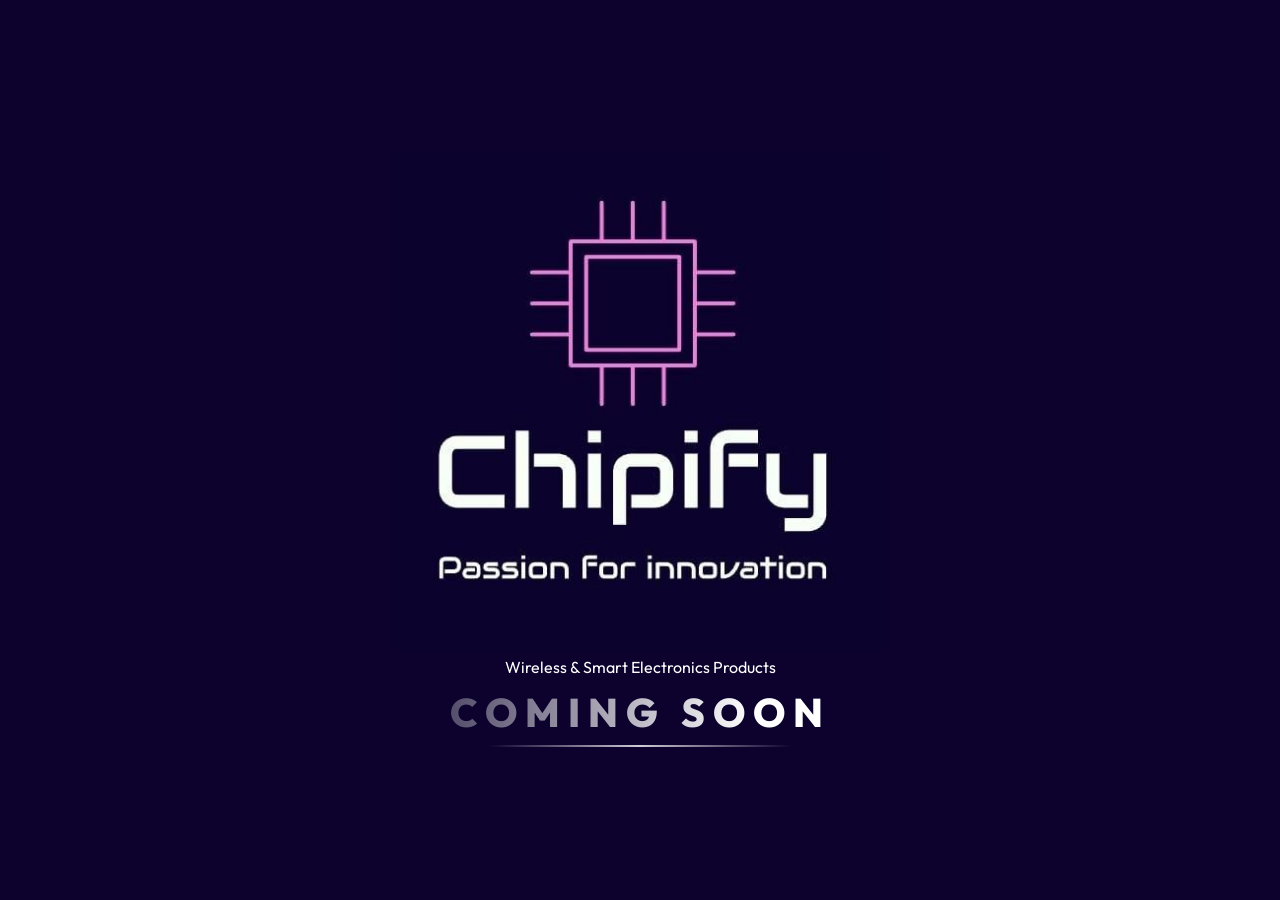
==== index.html @ 5f456b0d "Add tagline to logo section in index.html Added tagline with typewriter effect to logo section." ====
<!DOCTYPE html>
<html lang="en">

<head>
    <meta charset="UTF-8">
    <meta name="viewport" content="width=device-width, initial-scale=1.0">
    <title>Chipify</title>
    <meta name="description" content="Chipify is coming soon. Get ready for the next generation of tech.">
    <link rel="stylesheet" href="style.css">
    <link href="https://fonts.googleapis.com/css2?family=Outfit:wght@300;400;600;800&display=swap" rel="stylesheet">
</head>

<body>
    <div class="container">
        <!-- Logo Section -->
        <div class="logo-container">
            <img src="logo.png" alt="Chipify Logo" class="logo">
            <p class="tagline">
    <span class="typewriter">Wireless & Smart Electronics Products</span>
            </p>
        </div>


        <!-- Coming Soon Animated Text -->
        <div class="coming-soon-container">
            <h1 class="coming-soon-text">COMING SOON</h1>
        </div>
    </div>
</body>

</html>
---- style.css ----
/* Base Styles & Typography */
:root {
    --bg-color: #0c022d; /* Specifically requested color */
    --text-primary: #ffffff;
    --accent: #66fcf1; /* Keeping accent for animation glow */
}

* {
    margin: 0;
    padding: 0;
    box-sizing: border-box;
}

body {
    background-color: var(--bg-color);
    color: var(--text-primary);
    font-family: 'Outfit', sans-serif;
    min-height: 100vh;
    display: flex;
    justify-content: center;
    align-items: center;
    overflow: hidden;
}

/* Main Container */
.container {
    text-align: center;
    display: flex;
    flex-direction: column;
    align-items: center;
    justify-content: center;
    padding: 2rem;
    width: 100%;
}

@keyframes fadeIn {
    from { opacity: 0; transform: translateY(20px); }
    to { opacity: 1; transform: translateY(0); }
}

/* Coming Soon Animated Text */
.coming-soon-container {
    position: relative;
    padding: 10px 0;
}

.coming-soon-text {
    font-size: 2.5rem;
    font-weight: 800;
    letter-spacing: 0.5rem;
    text-transform: uppercase;
    color: var(--text-primary);
    position: relative;
    display: inline-block;
    
    /* Setup for gradient scanning animation */
    background: linear-gradient(
        90deg, 
        rgba(255,255,255,0.3) 0%, 
        var(--text-primary) 40%, 
        var(--text-primary) 60%, 
        rgba(255,255,255,0.3) 100%
    );
    background-size: 200% auto;
    color: transparent;
    -webkit-background-clip: text;
    background-clip: text;
    
    animation: shimmer 3s linear infinite, glowPulse 4s ease-in-out infinite alternate;
}

/* Underline effect to anchor the text */
.coming-soon-text::after {
    content: '';
    position: absolute;
    bottom: -10px;
    left: 10%;
    width: 80%;
    height: 2px;
    background: linear-gradient(90deg, transparent, rgba(255,255,255,0.8), transparent);
    animation: slideLine 3s ease-in-out infinite alternate;
}

@keyframes shimmer {
    to {
        background-position: 200% center;
    }
}

@keyframes glowPulse {
    0% { text-shadow: 0 0 10px rgba(255,255,255,0.1); }
    100% { text-shadow: 0 0 30px rgba(255,255,255,0.4); }
}

@keyframes slideLine {
    0% { transform: scaleX(0.5); opacity: 0.3; }
    100% { transform: scaleX(1.2); opacity: 1; }
}

/* Responsive adjustments */
@media (max-width: 600px) {
    .logo {
        max-width: 180px;
    }
    .coming-soon-text {
        font-size: 1.5rem;
        letter-spacing: 0.3rem;
    }
}
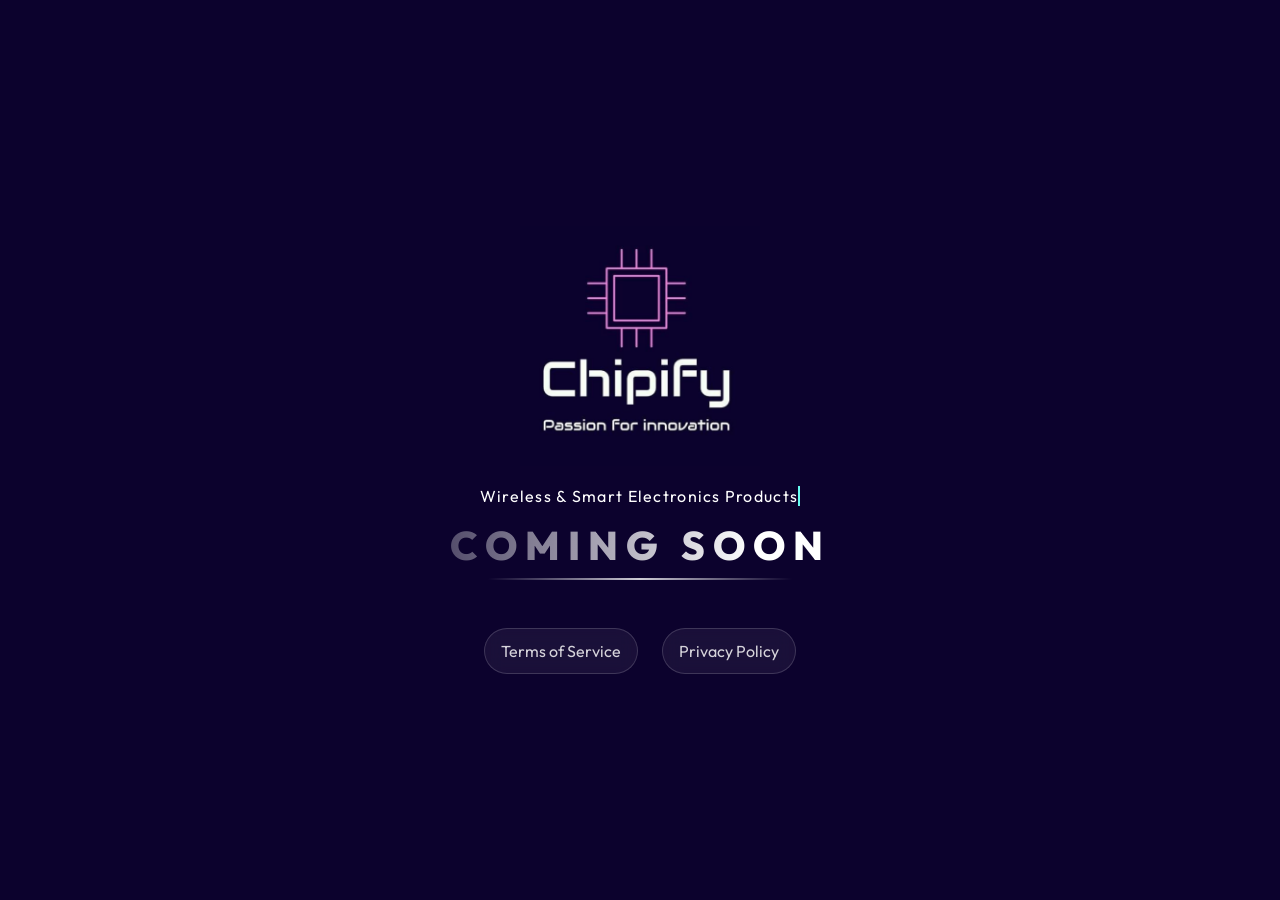
==== commit ae623031: "Terms and privacy page" ====
--- a/index.html
+++ b/index.html
@@ -12,19 +12,21 @@
 
 <body>
     <div class="container">
-        <!-- Logo Section -->
         <div class="logo-container">
             <img src="logo.png" alt="Chipify Logo" class="logo">
             <p class="tagline">
-    <span class="typewriter">Wireless & Smart Electronics Products</span>
+                <span class="typewriter">Wireless & Smart Electronics Products</span>
             </p>
         </div>
 
-
-        <!-- Coming Soon Animated Text -->
         <div class="coming-soon-container">
             <h1 class="coming-soon-text">COMING SOON</h1>
         </div>
+
+        <nav class="footer-links" aria-label="Legal">
+            <a href="terms.html">Terms of Service</a>
+            <a href="privacy.html">Privacy Policy</a>
+        </nav>
     </div>
 </body>
 
--- a/style.css
+++ b/style.css
@@ -22,6 +22,10 @@
     overflow: hidden;
 }
 
+a {
+    color: inherit;
+}
+
 /* Main Container */
 .container {
     text-align: center;
@@ -31,6 +35,18 @@
     justify-content: center;
     padding: 2rem;
     width: 100%;
+}
+
+.logo {
+    max-width: 240px;
+    width: 100%;
+    height: auto;
+}
+
+.tagline {
+    margin-top: 1rem;
+    font-size: 1rem;
+    letter-spacing: 0.08rem;
 }
 
 @keyframes fadeIn {
@@ -69,6 +85,30 @@
     animation: shimmer 3s linear infinite, glowPulse 4s ease-in-out infinite alternate;
 }
 
+/* Typewriter Effect */
+.typewriter {
+    overflow: hidden;
+    white-space: nowrap;
+    border-right: 2px solid var(--accent);
+    display: inline-block;
+    animation: 
+        typing 4s steps(40, end),
+        blinkCursor 0.8s infinite;
+}
+
+/* Typing animation */
+@keyframes typing {
+    from { width: 0 }
+    to { width: 100% }
+}
+
+/* Blinking cursor */
+@keyframes blinkCursor {
+    0% { border-color: var(--accent); }
+    50% { border-color: transparent; }
+    100% { border-color: var(--accent); }
+}
+
 /* Underline effect to anchor the text */
 .coming-soon-text::after {
     content: '';
@@ -97,6 +137,103 @@
     100% { transform: scaleX(1.2); opacity: 1; }
 }
 
+.footer-links {
+    margin-top: 3rem;
+    display: flex;
+    gap: 1.5rem;
+    flex-wrap: wrap;
+    justify-content: center;
+}
+
+.footer-links a,
+.back-link {
+    text-decoration: none;
+    color: rgba(255, 255, 255, 0.82);
+    border: 1px solid rgba(255, 255, 255, 0.16);
+    padding: 0.75rem 1rem;
+    border-radius: 999px;
+    background: rgba(255, 255, 255, 0.06);
+    backdrop-filter: blur(10px);
+    transition: border-color 0.2s ease, color 0.2s ease, transform 0.2s ease;
+}
+
+.footer-links a:hover,
+.back-link:hover {
+    color: #ffffff;
+    border-color: rgba(102, 252, 241, 0.7);
+    transform: translateY(-2px);
+}
+
+.legal-body {
+    overflow: auto;
+    display: block;
+    background:
+        radial-gradient(circle at top, rgba(102, 252, 241, 0.14), transparent 30%),
+        linear-gradient(180deg, #09011f 0%, #12053d 100%);
+}
+
+.legal-shell {
+    max-width: 880px;
+    margin: 0 auto;
+    padding: 3rem 1.5rem 4rem;
+}
+
+.back-link {
+    display: inline-flex;
+    margin-bottom: 1.5rem;
+}
+
+.legal-card {
+    background: rgba(8, 14, 35, 0.72);
+    border: 1px solid rgba(255, 255, 255, 0.12);
+    border-radius: 28px;
+    padding: 2rem;
+    box-shadow: 0 24px 60px rgba(0, 0, 0, 0.35);
+}
+
+.legal-eyebrow {
+    color: var(--accent);
+    text-transform: uppercase;
+    letter-spacing: 0.22rem;
+    font-size: 0.82rem;
+    margin-bottom: 0.75rem;
+}
+
+.legal-card h1 {
+    font-size: clamp(2rem, 4vw, 3rem);
+    margin-bottom: 0.5rem;
+}
+
+.legal-updated {
+    color: rgba(255, 255, 255, 0.7);
+    margin-bottom: 2rem;
+}
+
+.legal-content {
+    display: grid;
+    gap: 1.5rem;
+}
+
+.legal-content section {
+    padding-bottom: 1.25rem;
+    border-bottom: 1px solid rgba(255, 255, 255, 0.08);
+}
+
+.legal-content section:last-child {
+    border-bottom: none;
+    padding-bottom: 0;
+}
+
+.legal-content h2 {
+    font-size: 1.05rem;
+    margin-bottom: 0.65rem;
+}
+
+.legal-content p {
+    color: rgba(255, 255, 255, 0.82);
+    line-height: 1.7;
+}
+
 /* Responsive adjustments */
 @media (max-width: 600px) {
     .logo {
@@ -106,4 +243,21 @@
         font-size: 1.5rem;
         letter-spacing: 0.3rem;
     }
-}
+    .tagline {
+        font-size: 0.9rem;
+    }
+    .footer-links {
+        flex-direction: column;
+        width: 100%;
+    }
+    .footer-links a {
+        width: 100%;
+    }
+    .legal-shell {
+        padding: 1.5rem 1rem 2rem;
+    }
+    .legal-card {
+        padding: 1.5rem;
+        border-radius: 20px;
+    }
+}
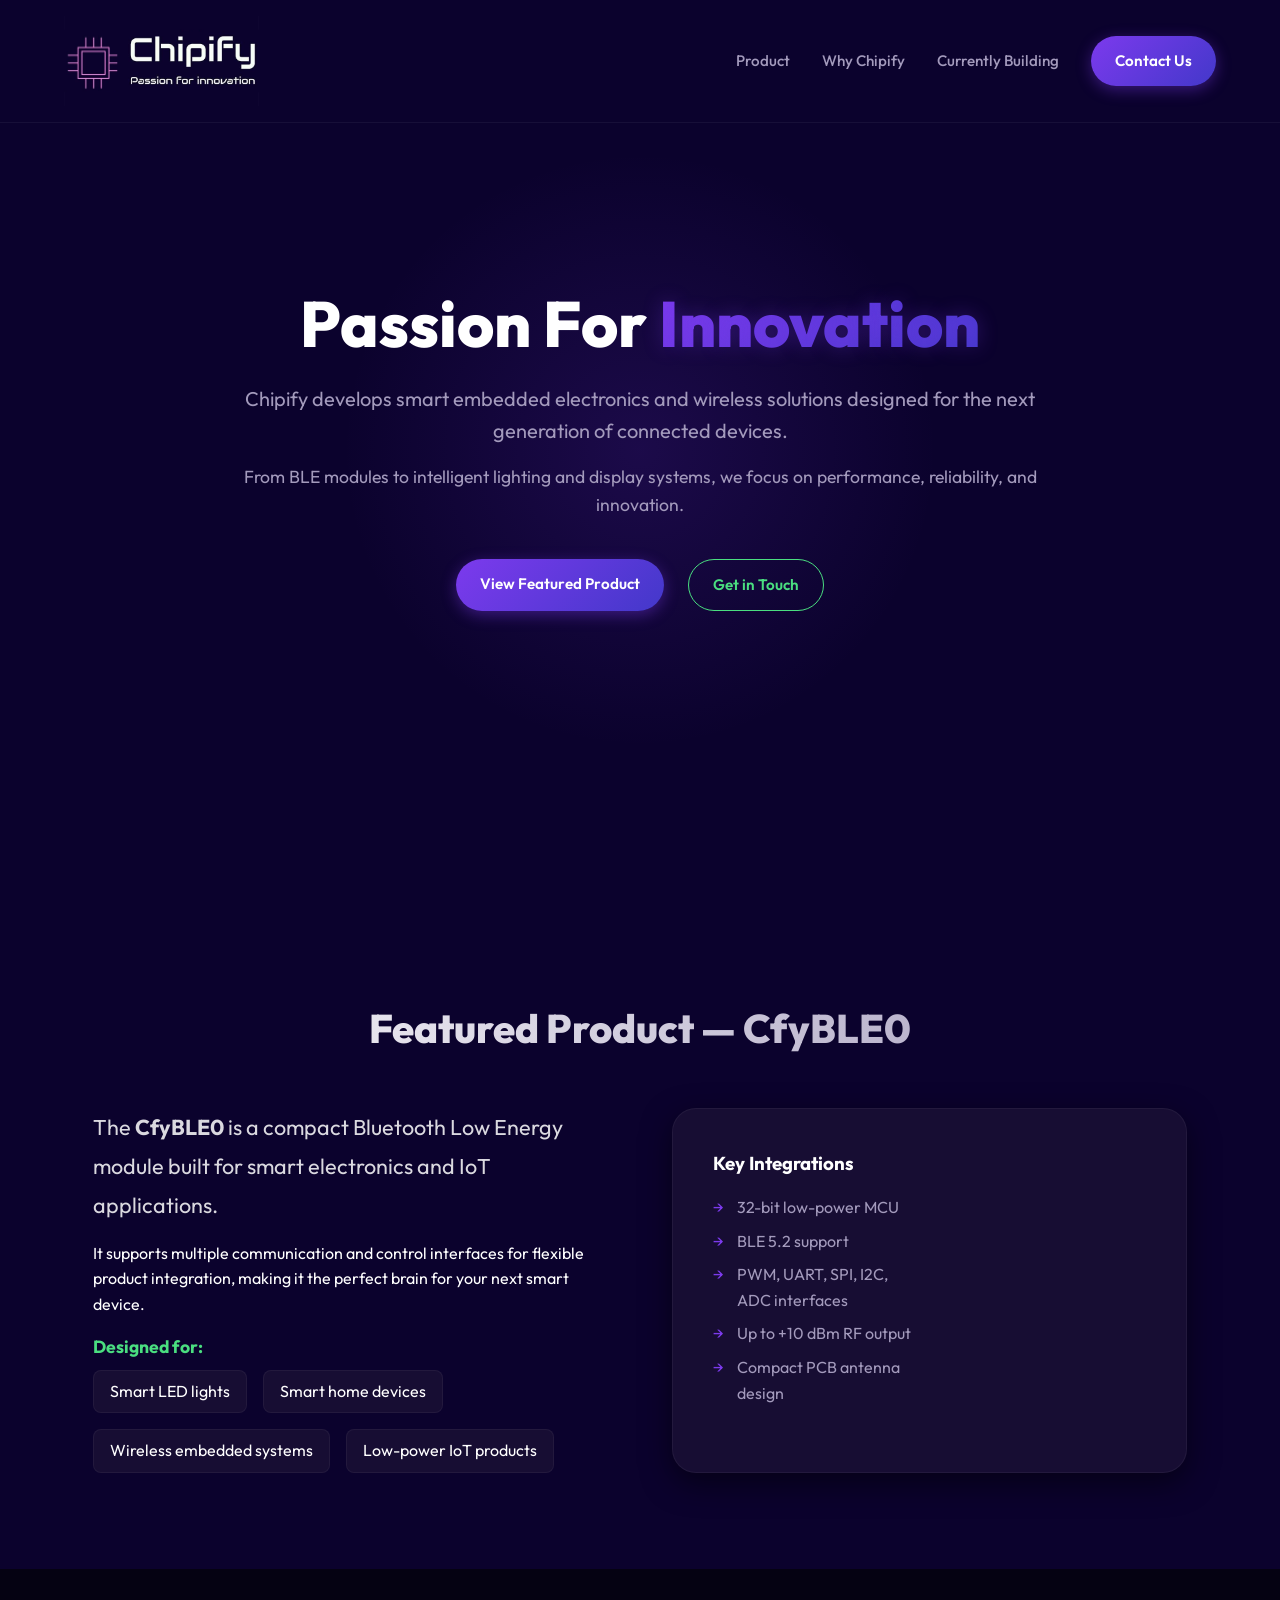
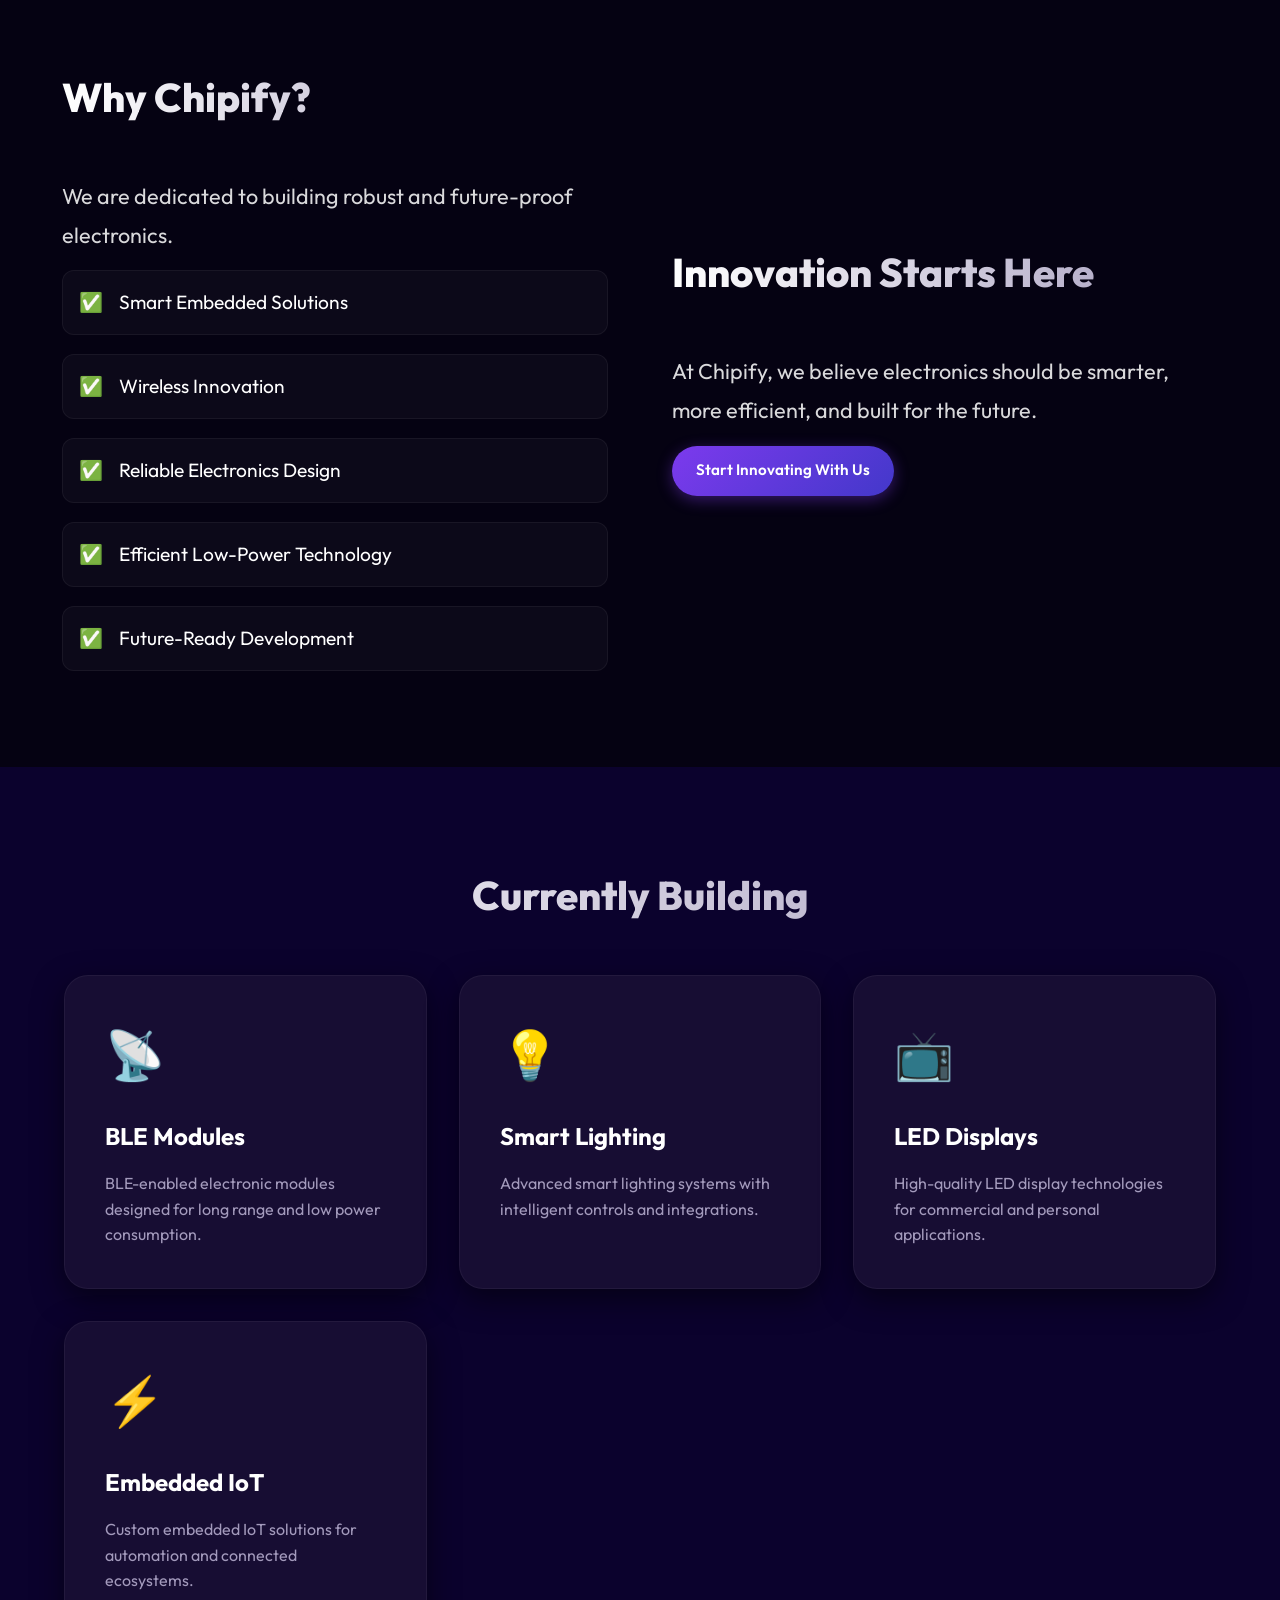
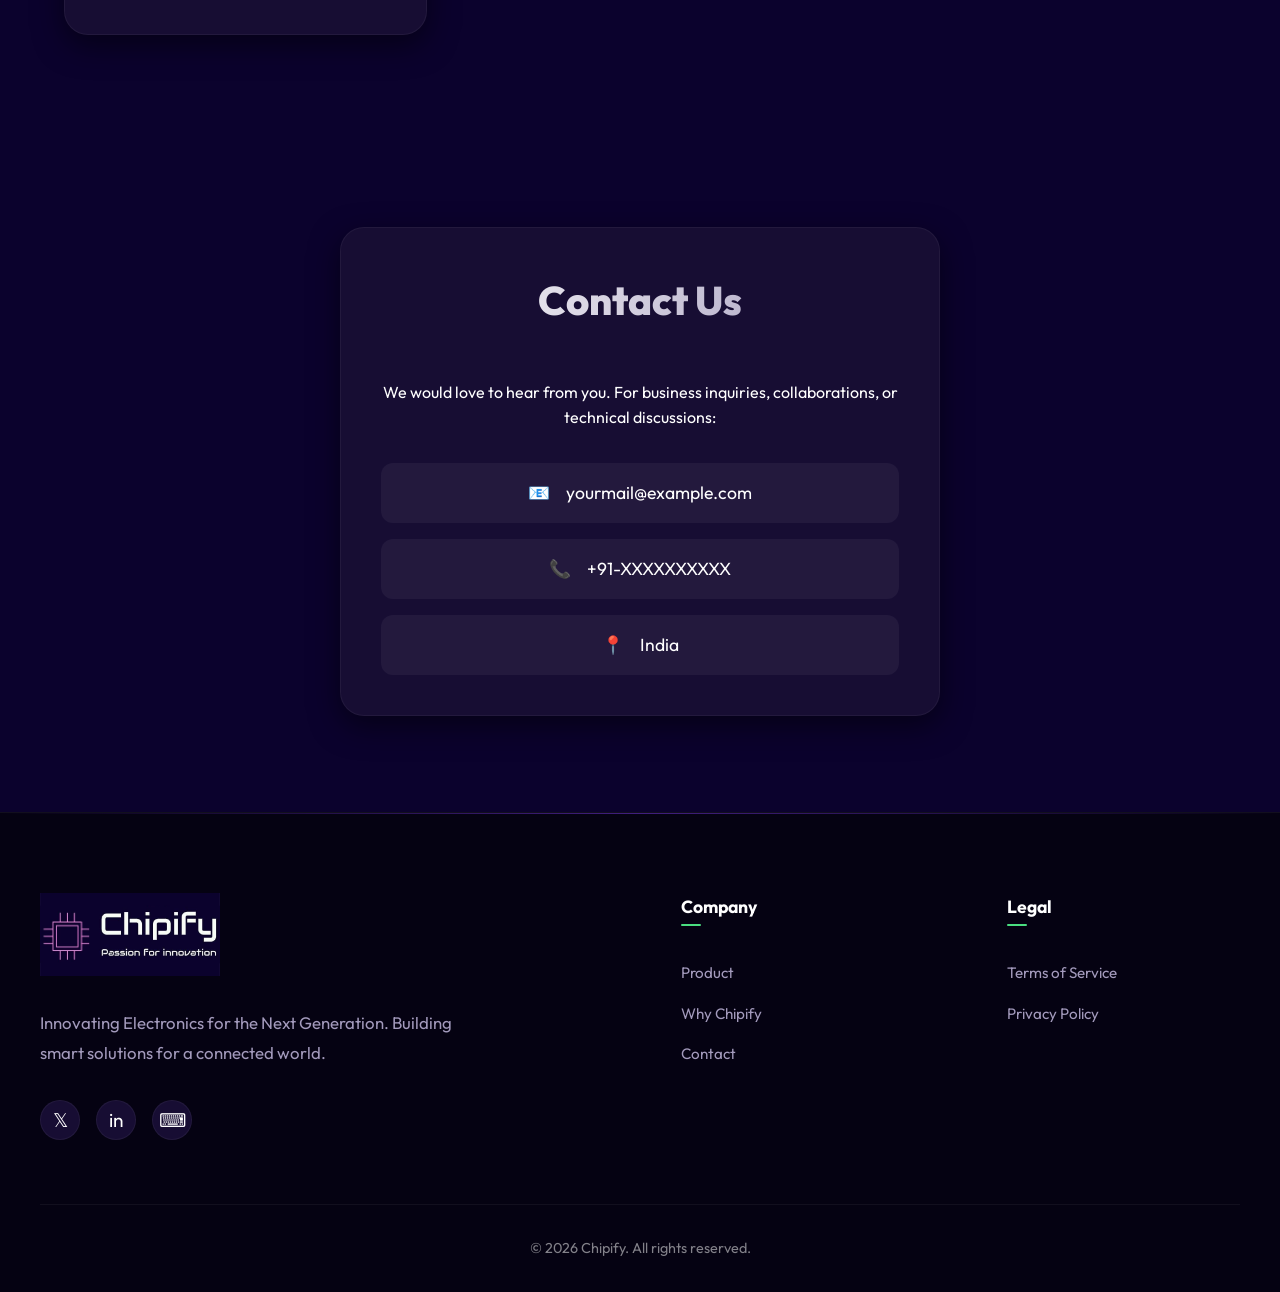
==== commit 9845e9a8: "feat: add new logo and update style and index for branding" ====
--- a/index.html
+++ b/index.html
@@ -1,33 +1,209 @@
 <!DOCTYPE html>
 <html lang="en">
-
 <head>
     <meta charset="UTF-8">
     <meta name="viewport" content="width=device-width, initial-scale=1.0">
-    <title>Chipify</title>
-    <meta name="description" content="Chipify is coming soon. Get ready for the next generation of tech.">
+    <title>Chipify - Passion For Innovation</title>
+    <meta name="description" content="Chipify develops smart embedded electronics and wireless solutions designed for the next generation of connected devices.">
     <link rel="stylesheet" href="style.css">
     <link href="https://fonts.googleapis.com/css2?family=Outfit:wght@300;400;600;800&display=swap" rel="stylesheet">
 </head>
-
 <body>
-    <div class="container">
-        <div class="logo-container">
-            <img src="logo.png" alt="Chipify Logo" class="logo">
-            <p class="tagline">
-                <span class="typewriter">Wireless & Smart Electronics Products</span>
-            </p>
-        </div>
-
-        <div class="coming-soon-container">
-            <h1 class="coming-soon-text">COMING SOON</h1>
-        </div>
-
-        <nav class="footer-links" aria-label="Legal">
-            <a href="terms.html">Terms of Service</a>
-            <a href="privacy.html">Privacy Policy</a>
-        </nav>
-    </div>
+    <!-- Navbar -->
+    <nav class="navbar">
+        <div class="nav-content">
+            <img src="logo/Untitled (222 x 222 px).svg" alt="Chipify Logo" class="nav-logo">
+            <div class="nav-links">
+                <a href="#product">Product</a>
+                <a href="#why-chipify">Why Chipify</a>
+                <a href="#building">Currently Building</a>
+                <a href="#contact" class="btn-primary">Contact Us</a>
+            </div>
+        </div>
+    </nav>
+
+    <!-- Hero Section -->
+    <header class="hero">
+        <div class="hero-content">
+            <h1 class="hero-title">Passion For <span class="highlight">Innovation</span></h1>
+            <p class="hero-subtitle">Chipify develops smart embedded electronics and wireless solutions designed for the next generation of connected devices.</p>
+            <p class="hero-text">From BLE modules to intelligent lighting and display systems, we focus on performance, reliability, and innovation.</p>
+            <div class="hero-actions">
+                <a href="#product" class="btn-primary">View Featured Product</a>
+                <a href="#contact" class="btn-secondary">Get in Touch</a>
+            </div>
+        </div>
+        <div class="hero-glow"></div>
+    </header>
+
+    <!-- Featured Product Section -->
+    <section id="product" class="section">
+        <h2 class="section-title reveal">Featured Product — CfyBLE0</h2>
+        <div class="split-layout align-items-center">
+            <div class="mission-content reveal delay-100">
+                <p class="large-text">The <strong>CfyBLE0</strong> is a compact Bluetooth Low Energy module built for smart electronics and IoT applications.</p>
+                <p class="mt-4">It supports multiple communication and control interfaces for flexible product integration, making it the perfect brain for your next smart device.</p>
+                
+                <div class="mt-4">
+                    <h4 style="color: var(--accent); margin-bottom: 0.5rem; font-size: 1.1rem;">Designed for:</h4>
+                    <ul style="list-style: none; display: flex; flex-wrap: wrap; gap: 1rem;">
+                        <li style="background: var(--glass-bg); padding: 0.5rem 1rem; border-radius: 8px; border: 1px solid var(--glass-border);">Smart LED lights</li>
+                        <li style="background: var(--glass-bg); padding: 0.5rem 1rem; border-radius: 8px; border: 1px solid var(--glass-border);">Smart home devices</li>
+                        <li style="background: var(--glass-bg); padding: 0.5rem 1rem; border-radius: 8px; border: 1px solid var(--glass-border);">Wireless embedded systems</li>
+                        <li style="background: var(--glass-bg); padding: 0.5rem 1rem; border-radius: 8px; border: 1px solid var(--glass-border);">Low-power IoT products</li>
+                    </ul>
+                </div>
+            </div>
+            
+            <div class="glass-card reveal delay-200">
+                <h3 style="margin-bottom: 1rem; color: #fff;">Key Integrations</h3>
+                <div class="product-features" style="margin-top: 0;">
+                    <ul>
+                        <li>32-bit low-power MCU</li>
+                        <li>BLE 5.2 support</li>
+                        <li>PWM, UART, SPI, I2C, ADC interfaces</li>
+                        <li>Up to +10 dBm RF output</li>
+                        <li>Compact PCB antenna design</li>
+                    </ul>
+                </div>
+            </div>
+        </div>
+    </section>
+
+    <!-- Why Chipify -->
+    <section id="why-chipify" class="section alt-bg">
+        <div class="split-layout">
+            <div class="mission-content reveal">
+                <h2 class="section-title left-align">Why Chipify?</h2>
+                <p class="large-text mb-4">We are dedicated to building robust and future-proof electronics.</p>
+                <div class="features-list">
+                    <ul>
+                        <li class="reveal delay-100"><span class="check">✅</span> Smart Embedded Solutions</li>
+                        <li class="reveal delay-200"><span class="check">✅</span> Wireless Innovation</li>
+                        <li class="reveal delay-300"><span class="check">✅</span> Reliable Electronics Design</li>
+                        <li class="reveal delay-400"><span class="check">✅</span> Efficient Low-Power Technology</li>
+                        <li class="reveal delay-400"><span class="check">✅</span> Future-Ready Development</li>
+                    </ul>
+                </div>
+            </div>
+            
+            <div class="mission-content reveal delay-200" style="display: flex; flex-direction: column; justify-content: center;">
+                <h2 class="section-title left-align">Innovation Starts Here</h2>
+                <p class="large-text">At Chipify, we believe electronics should be smarter, more efficient, and built for the future.</p>
+                <a href="#contact" class="btn-primary mt-4 reveal delay-300" style="align-self: flex-start;">Start Innovating With Us</a>
+            </div>
+        </div>
+    </section>
+
+    <!-- Currently Building -->
+    <section id="building" class="section">
+        <h2 class="section-title reveal">Currently Building</h2>
+        <div class="grid cards-grid">
+            <div class="card glass-card reveal delay-100">
+                <div class="card-icon">📡</div>
+                <h3>BLE Modules</h3>
+                <p>BLE-enabled electronic modules designed for long range and low power consumption.</p>
+            </div>
+            <div class="card glass-card reveal delay-200">
+                <div class="card-icon">💡</div>
+                <h3>Smart Lighting</h3>
+                <p>Advanced smart lighting systems with intelligent controls and integrations.</p>
+            </div>
+            <div class="card glass-card reveal delay-300">
+                <div class="card-icon">📺</div>
+                <h3>LED Displays</h3>
+                <p>High-quality LED display technologies for commercial and personal applications.</p>
+            </div>
+            <div class="card glass-card reveal delay-400">
+                <div class="card-icon">⚡</div>
+                <h3>Embedded IoT</h3>
+                <p>Custom embedded IoT solutions for automation and connected ecosystems.</p>
+            </div>
+        </div>
+    </section>
+
+    <!-- Contact Us -->
+    <section id="contact" class="section contact-section">
+        <div class="contact-box glass-card reveal">
+            <h2 class="section-title">Contact Us</h2>
+            <p class="mb-4">We would love to hear from you. For business inquiries, collaborations, or technical discussions:</p>
+            <div class="contact-info">
+                <a href="mailto:yourmail@example.com" class="contact-link reveal delay-100">
+                    <span class="icon">📧</span> yourmail@example.com
+                </a>
+                <a href="tel:+91XXXXXXXXXX" class="contact-link reveal delay-200">
+                    <span class="icon">📞</span> +91-XXXXXXXXXX
+                </a>
+                <div class="contact-link reveal delay-300">
+                    <span class="icon">📍</span> India
+                </div>
+            </div>
+        </div>
+    </section>
+
+    <!-- Footer -->
+    <footer class="footer">
+        <div class="footer-content">
+            <div class="footer-brand reveal">
+                <img src="logo/Untitled (222 x 222 px).svg" alt="Chipify Logo" class="footer-logo">
+                <p class="footer-tagline">Innovating Electronics for the Next Generation. Building smart solutions for a connected world.</p>
+                <div class="social-icons">
+                    <a href="#" aria-label="Twitter">𝕏</a>
+                    <a href="#" aria-label="LinkedIn">in</a>
+                    <a href="#" aria-label="GitHub">⌨</a>
+                </div>
+            </div>
+            
+            <div class="footer-nav">
+                <div class="footer-col reveal delay-100">
+                    <h4>Company</h4>
+                    <a href="#product">Product</a>
+                    <a href="#why-chipify">Why Chipify</a>
+                    <a href="#contact">Contact</a>
+                </div>
+                <div class="footer-col reveal delay-200">
+                    <h4>Legal</h4>
+                    <a href="terms.html">Terms of Service</a>
+                    <a href="privacy.html">Privacy Policy</a>
+                </div>
+            </div>
+        </div>
+        
+        <div class="footer-bottom">
+            <p class="copyright">&copy; 2026 Chipify. All rights reserved.</p>
+        </div>
+    </footer>
+
+    <script>
+        // Smooth scrolling for anchor links
+        document.querySelectorAll('a[href^="#"]').forEach(anchor => {
+            anchor.addEventListener('click', function (e) {
+                e.preventDefault();
+                document.querySelector(this.getAttribute('href')).scrollIntoView({
+                    behavior: 'smooth'
+                });
+            });
+        });
+
+        // Scroll Reveal Animation Initialization
+        const revealElements = document.querySelectorAll('.reveal');
+        
+        const revealCallback = (entries, observer) => {
+            entries.forEach(entry => {
+                if (entry.isIntersecting) {
+                    entry.target.classList.add('active');
+                }
+            });
+        };
+
+        const revealOptions = {
+            threshold: 0.15,
+            rootMargin: "0px 0px -50px 0px"
+        };
+
+        const revealObserver = new IntersectionObserver(revealCallback, revealOptions);
+
+        revealElements.forEach(el => revealObserver.observe(el));
+    </script>
 </body>
-
 </html>
--- a/style.css
+++ b/style.css
@@ -1,8 +1,16 @@
 /* Base Styles & Typography */
 :root {
-    --bg-color: #0c022d; /* Specifically requested color */
+    --bg-color: #0b022d; /* Very dark deep indigo/purple from background */
+    --bg-alt: #050212; /* Slightly darker for contrast */
     --text-primary: #ffffff;
-    --accent: #66fcf1; /* Keeping accent for animation glow */
+    --text-secondary: #a39abc; /* Light greyish purple */
+    --accent: #4ade80; /* Bright mint green from the toggle and + button */
+    --accent-purple: #7c3aed; /* Vibrant purple */
+    --accent-blue: #3b82f6; /* Blue from active bottom nav */
+    --glass-bg: #170d33; /* Solid dark purple for cards to match the app cards */
+    --glass-border: rgba(255, 255, 255, 0.05);
+    --glass-shadow: 0 10px 30px rgba(0, 0, 0, 0.5);
+    --gradient-primary: linear-gradient(135deg, #7c3aed 0%, #4338ca 100%);
 }
 
 * {
@@ -11,253 +19,624 @@
     box-sizing: border-box;
 }
 
+html {
+    scroll-behavior: smooth;
+}
+
 body {
     background-color: var(--bg-color);
     color: var(--text-primary);
     font-family: 'Outfit', sans-serif;
+    line-height: 1.6;
+    overflow-x: hidden;
+}
+
+a {
+    text-decoration: none;
+    color: inherit;
+    transition: all 0.3s ease;
+}
+
+.mb-4 { margin-bottom: 1rem; }
+.mt-4 { margin-top: 1rem; }
+.text-center { text-align: center; }
+
+/* Navbar */
+.navbar {
+    position: fixed;
+    top: 0;
+    width: 100%;
+    background: #0b022d;
+    backdrop-filter: blur(10px);
+    -webkit-backdrop-filter: blur(10px);
+    z-index: 1000;
+    border-bottom: 1px solid var(--glass-border);
+}
+
+.nav-content {
+    max-width: 95%;
+    margin: 0 auto;
+    padding: 1rem 2rem;
+    display: flex;
+    justify-content: space-between;
+    align-items: center;
+}
+
+.nav-logo {
+    height: 90px;
+    width: auto;
+}
+
+.nav-links {
+    display: flex;
+    gap: 2rem;
+    align-items: center;
+}
+
+.nav-links a:not(.btn-primary) {
+    font-size: 0.95rem;
+    font-weight: 500;
+    color: var(--text-secondary);
+}
+
+.nav-links a:not(.btn-primary):hover {
+    color: var(--accent-blue);
+}
+
+/* Buttons */
+.btn-primary, .btn-secondary {
+    display: inline-block;
+    padding: 0.8rem 1.5rem;
+    border-radius: 99px;
+    font-weight: 600;
+    font-size: 0.95rem;
+    transition: all 0.3s ease;
+    cursor: pointer;
+}
+
+.btn-primary {
+    background: var(--gradient-primary);
+    color: #fff;
+    box-shadow: 0 4px 15px rgba(124, 58, 237, 0.4);
+    border: none;
+}
+
+.btn-primary:hover {
+    transform: translateY(-2px);
+    box-shadow: 0 6px 20px rgba(124, 58, 237, 0.6);
+    filter: brightness(1.1);
+}
+
+.btn-secondary {
+    background: transparent;
+    border: 1px solid var(--accent);
+    color: var(--accent);
+}
+
+.btn-secondary:hover {
+    background: rgba(74, 222, 128, 0.1);
+    transform: translateY(-2px);
+}
+
+/* Sections */
+.section {
+    padding: 6rem 2rem;
+    max-width: 95%;
+    margin: 0 auto;
+}
+
+.section-title {
+    font-size: 2.5rem;
+    font-weight: 800;
+    text-align: center;
+    margin-bottom: 3rem;
+    background: linear-gradient(90deg, #fff, var(--text-secondary));
+    -webkit-background-clip: text;
+    -webkit-text-fill-color: transparent;
+}
+
+.left-align {
+    text-align: left;
+}
+
+.alt-bg {
+    background-color: var(--bg-alt);
+    max-width: 100%;
+}
+
+/* Hero Section */
+.hero {
     min-height: 100vh;
+    display: flex;
+    align-items: center;
+    justify-content: center;
+    position: relative;
+    padding: 0 2rem;
+    text-align: center;
+    overflow: hidden;
+}
+
+.hero-glow {
+    position: absolute;
+    width: 600px;
+    height: 600px;
+    background: radial-gradient(circle, rgba(124, 58, 237, 0.15) 0%, rgba(8, 4, 26, 0) 70%);
+    top: 50%;
+    left: 50%;
+    transform: translate(-50%, -50%);
+    z-index: -1;
+    border-radius: 50%;
+}
+
+.hero-content {
+    max-width: 800px;
+    z-index: 1;
+    animation: fadeInUp 1s ease-out forwards;
+}
+
+@keyframes fadeInUp {
+    from { opacity: 0; transform: translateY(30px); }
+    to { opacity: 1; transform: translateY(0); }
+}
+
+.hero-title {
+    font-size: clamp(3rem, 5vw, 4.5rem);
+    line-height: 1.1;
+    font-weight: 800;
+    margin-bottom: 1.5rem;
+}
+
+.hero-title .highlight {
+    background: var(--gradient-primary);
+    -webkit-background-clip: text;
+    -webkit-text-fill-color: transparent;
+    text-shadow: 0 0 20px rgba(124, 58, 237, 0.3);
+}
+
+.hero-subtitle {
+    font-size: 1.25rem;
+    color: var(--text-secondary);
+    margin-bottom: 1rem;
+}
+
+.hero-text {
+    font-size: 1.1rem;
+    color: var(--text-secondary);
+    margin-bottom: 2.5rem;
+}
+
+.hero-actions {
+    display: flex;
+    gap: 1.5rem;
+    justify-content: center;
+}
+
+/* Scroll Reveal Animations */
+.reveal {
+    opacity: 0;
+    transform: translateY(30px);
+    transition: opacity 0.8s cubic-bezier(0.5, 0, 0, 1), transform 0.8s cubic-bezier(0.5, 0, 0, 1);
+}
+
+.reveal.active {
+    opacity: 1;
+    transform: translateY(0);
+}
+
+.delay-100 { transition-delay: 100ms; }
+.delay-200 { transition-delay: 200ms; }
+.delay-300 { transition-delay: 300ms; }
+.delay-400 { transition-delay: 400ms; }
+
+/* Glass Cards */
+.glass-card {
+    background: var(--glass-bg);
+    border: 1px solid var(--glass-border);
+    border-radius: 24px;
+    padding: 2.5rem;
+    box-shadow: var(--glass-shadow);
+    transition: transform 0.3s ease, border-color 0.3s ease;
+}
+
+.glass-card:hover {
+    transform: translateY(-5px);
+    border-color: rgba(124, 58, 237, 0.3);
+}
+
+/* What We Build Grid */
+.cards-grid {
+    display: grid;
+    grid-template-columns: repeat(auto-fit, minmax(300px, 1fr));
+    gap: 2rem;
+}
+
+.card-icon {
+    font-size: 3rem;
+    margin-bottom: 1.5rem;
+}
+
+.card h3 {
+    font-size: 1.5rem;
+    margin-bottom: 1rem;
+    color: #fff;
+}
+
+.card p {
+    color: var(--text-secondary);
+    font-size: 1rem;
+}
+
+/* Split Layout */
+.split-layout {
+    display: grid;
+    grid-template-columns: 1fr 1fr;
+    gap: 4rem;
+    max-width: 95%;
+    margin: 0 auto;
+}
+
+.large-text {
+    font-size: 1.35rem;
+    line-height: 1.8;
+    color: rgba(255, 255, 255, 0.85);
+}
+
+.features-list ul {
+    list-style: none;
+    display: flex;
+    flex-direction: column;
+    gap: 1.2rem;
+}
+
+.features-list li {
+    font-size: 1.2rem;
+    display: flex;
+    align-items: center;
+    background: rgba(255,255,255,0.03);
+    padding: 1rem;
+    border-radius: 12px;
+    border: 1px solid rgba(255,255,255,0.05);
+}
+
+.features-list .check {
+    margin-right: 1rem;
+    font-size: 1.2rem;
+}
+
+/* Timeline */
+.dev-container {
+    max-width: 800px;
+    margin: 0 auto;
+}
+
+.dev-timeline {
+    list-style: none;
+    position: relative;
+}
+
+.dev-timeline::before {
+    content: '';
+    position: absolute;
+    top: 0;
+    left: 11px;
+    height: 100%;
+    width: 2px;
+    background: rgba(255, 255, 255, 0.1);
+}
+
+.dev-timeline li {
+    position: relative;
+    padding-left: 3rem;
+    margin-bottom: 2rem;
+}
+
+.dev-timeline li:last-child {
+    margin-bottom: 0;
+}
+
+.dev-timeline .dot {
+    position: absolute;
+    left: 0;
+    top: 5px;
+    width: 24px;
+    height: 24px;
+    border-radius: 50%;
+    background: var(--bg-color);
+    border: 2px solid var(--text-secondary);
+    z-index: 1;
+}
+
+.dev-timeline .active .dot {
+    background: var(--accent);
+    border-color: var(--accent);
+    box-shadow: 0 0 10px rgba(74, 222, 128, 0.5);
+}
+
+.dev-timeline h4 {
+    font-size: 1.3rem;
+    margin-bottom: 0.5rem;
+}
+
+.dev-timeline p {
+    color: var(--text-secondary);
+}
+
+.modules-grid {
+    display: grid;
+    grid-template-columns: repeat(auto-fit, minmax(200px, 1fr));
+    gap: 1.5rem;
+}
+
+.module-card {
+    padding: 1.5rem;
+    text-align: center;
+}
+
+.module-img {
+    width: 100%;
+    max-width: 250px;
+    height: auto;
+    border-radius: 12px;
+    border: 1px solid var(--glass-border);
+    margin: 0 auto;
+    display: block;
+}
+
+.coming-soon-text-small {
+    text-align: center;
+    background: var(--gradient-primary);
+    -webkit-background-clip: text;
+    -webkit-text-fill-color: transparent;
+    font-weight: 600;
+    font-size: 1.1rem;
+    letter-spacing: 1px;
+}
+
+/* Contact */
+.contact-section {
+    display: flex;
+    justify-content: center;
+}
+
+.contact-box {
+    max-width: 600px;
+    width: 100%;
+    text-align: center;
+}
+
+.contact-info {
+    display: flex;
+    flex-direction: column;
+    gap: 1rem;
+    margin-top: 2rem;
+}
+
+.contact-link {
+    display: flex;
+    align-items: center;
+    justify-content: center;
+    gap: 1rem;
+    padding: 1rem;
+    background: rgba(255, 255, 255, 0.05);
+    border-radius: 12px;
+    font-size: 1.1rem;
+}
+
+.contact-link:hover {
+    background: rgba(255, 255, 255, 0.1);
+    transform: scale(1.02);
+}
+
+/* List styling for product features */
+.product-features {
+    display: grid;
+    grid-template-columns: 1fr 1fr;
+    gap: 1.5rem;
+    margin-top: 2rem;
+    text-align: left;
+}
+
+.product-features h4 {
+    color: var(--accent);
+    margin-bottom: 1rem;
+    font-size: 1.1rem;
+}
+
+.product-features ul {
+    list-style: none;
+    padding: 0;
+}
+
+.product-features li {
+    position: relative;
+    padding-left: 1.5rem;
+    margin-bottom: 0.5rem;
+    color: var(--text-secondary);
+}
+
+.product-features li::before {
+    content: '→';
+    position: absolute;
+    left: 0;
+    color: var(--accent-purple);
+}
+
+/* Modern Footer */
+.footer {
+    padding: 5rem 2rem 2rem;
+    background: var(--bg-alt);
+    border-top: 1px solid var(--glass-border);
+    position: relative;
+    overflow: hidden;
+}
+
+.footer::before {
+    content: '';
+    position: absolute;
+    top: 0;
+    left: 0;
+    width: 100%;
+    height: 1px;
+    background: linear-gradient(90deg, transparent, var(--accent-purple), transparent);
+    opacity: 0.5;
+}
+
+.footer-content {
+    max-width: 1200px;
+    margin: 0 auto;
+    display: grid;
+    grid-template-columns: 2fr 3fr;
+    gap: 4rem;
+    margin-bottom: 4rem;
+}
+
+.footer-brand {
+    text-align: left;
+}
+
+.footer-logo {
+    max-width: 180px;
+    margin-bottom: 1.5rem;
+}
+
+.footer-tagline {
+    color: var(--text-secondary);
+    font-size: 1.05rem;
+    line-height: 1.8;
+    margin-bottom: 2rem;
+}
+
+.social-icons {
+    display: flex;
+    gap: 1rem;
+}
+
+.social-icons a {
+    display: flex;
+    align-items: center;
+    justify-content: center;
+    width: 40px;
+    height: 40px;
+    border-radius: 50%;
+    background: var(--glass-bg);
+    border: 1px solid var(--glass-border);
+    color: var(--text-primary);
+    font-size: 1.2rem;
+    transition: all 0.3s ease;
+}
+
+.social-icons a:hover {
+    background: var(--gradient-primary);
+    transform: translateY(-3px);
+    box-shadow: 0 5px 15px rgba(124, 58, 237, 0.4);
+    border-color: transparent;
+}
+
+.footer-nav {
+    display: flex;
+    justify-content: space-around;
+    text-align: left;
+}
+
+.footer-col h4 {
+    color: #fff;
+    font-size: 1.1rem;
+    margin-bottom: 1.5rem;
+    position: relative;
+    display: inline-block;
+}
+
+.footer-col h4::after {
+    content: '';
+    position: absolute;
+    left: 0;
+    bottom: -5px;
+    width: 20px;
+    height: 2px;
+    background: var(--accent);
+    border-radius: 2px;
+}
+
+.footer-col {
+    display: flex;
+    flex-direction: column;
+    gap: 1rem;
+}
+
+.footer-col a {
+    color: var(--text-secondary);
+    font-size: 0.95rem;
+    transition: color 0.2s ease, transform 0.2s ease;
+}
+
+.footer-col a:hover {
+    color: var(--accent);
+    transform: translateX(3px);
+}
+
+.footer-bottom {
+    max-width: 1200px;
+    margin: 0 auto;
+    padding-top: 2rem;
+    border-top: 1px solid var(--glass-border);
+    text-align: center;
     display: flex;
     justify-content: center;
     align-items: center;
-    overflow: hidden;
-}
-
-a {
-    color: inherit;
-}
-
-/* Main Container */
-.container {
-    text-align: center;
-    display: flex;
-    flex-direction: column;
-    align-items: center;
-    justify-content: center;
-    padding: 2rem;
-    width: 100%;
-}
-
-.logo {
-    max-width: 240px;
-    width: 100%;
-    height: auto;
-}
-
-.tagline {
-    margin-top: 1rem;
-    font-size: 1rem;
-    letter-spacing: 0.08rem;
-}
-
-@keyframes fadeIn {
-    from { opacity: 0; transform: translateY(20px); }
-    to { opacity: 1; transform: translateY(0); }
-}
-
-/* Coming Soon Animated Text */
-.coming-soon-container {
-    position: relative;
-    padding: 10px 0;
-}
-
-.coming-soon-text {
-    font-size: 2.5rem;
-    font-weight: 800;
-    letter-spacing: 0.5rem;
-    text-transform: uppercase;
-    color: var(--text-primary);
-    position: relative;
-    display: inline-block;
-    
-    /* Setup for gradient scanning animation */
-    background: linear-gradient(
-        90deg, 
-        rgba(255,255,255,0.3) 0%, 
-        var(--text-primary) 40%, 
-        var(--text-primary) 60%, 
-        rgba(255,255,255,0.3) 100%
-    );
-    background-size: 200% auto;
-    color: transparent;
-    -webkit-background-clip: text;
-    background-clip: text;
-    
-    animation: shimmer 3s linear infinite, glowPulse 4s ease-in-out infinite alternate;
-}
-
-/* Typewriter Effect */
-.typewriter {
-    overflow: hidden;
-    white-space: nowrap;
-    border-right: 2px solid var(--accent);
-    display: inline-block;
-    animation: 
-        typing 4s steps(40, end),
-        blinkCursor 0.8s infinite;
-}
-
-/* Typing animation */
-@keyframes typing {
-    from { width: 0 }
-    to { width: 100% }
-}
-
-/* Blinking cursor */
-@keyframes blinkCursor {
-    0% { border-color: var(--accent); }
-    50% { border-color: transparent; }
-    100% { border-color: var(--accent); }
-}
-
-/* Underline effect to anchor the text */
-.coming-soon-text::after {
-    content: '';
-    position: absolute;
-    bottom: -10px;
-    left: 10%;
-    width: 80%;
-    height: 2px;
-    background: linear-gradient(90deg, transparent, rgba(255,255,255,0.8), transparent);
-    animation: slideLine 3s ease-in-out infinite alternate;
-}
-
-@keyframes shimmer {
-    to {
-        background-position: 200% center;
-    }
-}
-
-@keyframes glowPulse {
-    0% { text-shadow: 0 0 10px rgba(255,255,255,0.1); }
-    100% { text-shadow: 0 0 30px rgba(255,255,255,0.4); }
-}
-
-@keyframes slideLine {
-    0% { transform: scaleX(0.5); opacity: 0.3; }
-    100% { transform: scaleX(1.2); opacity: 1; }
-}
-
-.footer-links {
-    margin-top: 3rem;
-    display: flex;
-    gap: 1.5rem;
-    flex-wrap: wrap;
-    justify-content: center;
-}
-
-.footer-links a,
-.back-link {
-    text-decoration: none;
-    color: rgba(255, 255, 255, 0.82);
-    border: 1px solid rgba(255, 255, 255, 0.16);
-    padding: 0.75rem 1rem;
-    border-radius: 999px;
-    background: rgba(255, 255, 255, 0.06);
-    backdrop-filter: blur(10px);
-    transition: border-color 0.2s ease, color 0.2s ease, transform 0.2s ease;
-}
-
-.footer-links a:hover,
-.back-link:hover {
-    color: #ffffff;
-    border-color: rgba(102, 252, 241, 0.7);
-    transform: translateY(-2px);
-}
-
-.legal-body {
-    overflow: auto;
-    display: block;
-    background:
-        radial-gradient(circle at top, rgba(102, 252, 241, 0.14), transparent 30%),
-        linear-gradient(180deg, #09011f 0%, #12053d 100%);
-}
-
-.legal-shell {
-    max-width: 880px;
-    margin: 0 auto;
-    padding: 3rem 1.5rem 4rem;
-}
-
-.back-link {
-    display: inline-flex;
-    margin-bottom: 1.5rem;
-}
-
-.legal-card {
-    background: rgba(8, 14, 35, 0.72);
-    border: 1px solid rgba(255, 255, 255, 0.12);
-    border-radius: 28px;
-    padding: 2rem;
-    box-shadow: 0 24px 60px rgba(0, 0, 0, 0.35);
-}
-
-.legal-eyebrow {
-    color: var(--accent);
-    text-transform: uppercase;
-    letter-spacing: 0.22rem;
-    font-size: 0.82rem;
-    margin-bottom: 0.75rem;
-}
-
-.legal-card h1 {
-    font-size: clamp(2rem, 4vw, 3rem);
-    margin-bottom: 0.5rem;
-}
-
-.legal-updated {
-    color: rgba(255, 255, 255, 0.7);
-    margin-bottom: 2rem;
-}
-
-.legal-content {
-    display: grid;
-    gap: 1.5rem;
-}
-
-.legal-content section {
-    padding-bottom: 1.25rem;
-    border-bottom: 1px solid rgba(255, 255, 255, 0.08);
-}
-
-.legal-content section:last-child {
-    border-bottom: none;
-    padding-bottom: 0;
-}
-
-.legal-content h2 {
-    font-size: 1.05rem;
-    margin-bottom: 0.65rem;
-}
-
-.legal-content p {
-    color: rgba(255, 255, 255, 0.82);
-    line-height: 1.7;
-}
-
-/* Responsive adjustments */
-@media (max-width: 600px) {
-    .logo {
-        max-width: 180px;
-    }
-    .coming-soon-text {
-        font-size: 1.5rem;
-        letter-spacing: 0.3rem;
-    }
-    .tagline {
-        font-size: 0.9rem;
-    }
-    .footer-links {
+}
+
+.copyright {
+    color: rgba(255, 255, 255, 0.5);
+    font-size: 0.9rem;
+}
+
+/* Responsive Updates for Footer */
+@media (max-width: 768px) {
+    .footer-content {
+        grid-template-columns: 1fr;
+        gap: 3rem;
+        text-align: center;
+    }
+    
+    .footer-brand {
+        text-align: center;
+    }
+    
+    .footer-nav {
         flex-direction: column;
-        width: 100%;
-    }
-    .footer-links a {
-        width: 100%;
-    }
-    .legal-shell {
-        padding: 1.5rem 1rem 2rem;
-    }
-    .legal-card {
-        padding: 1.5rem;
-        border-radius: 20px;
-    }
-}
+        gap: 2rem;
+        text-align: center;
+    }
+    
+    .footer-col h4::after {
+        left: 50%;
+        transform: translateX(-50%);
+    }
+    
+    .social-icons {
+        justify-content: center;
+    }
+
+/* Responsive */
+@media (max-width: 768px) {
+    .nav-links {
+        display: none;
+    }
+    
+    .hero-title {
+        font-size: 2.5rem;
+    }
+    
+    .hero-actions {
+        flex-direction: column;
+    }
+    
+    .split-layout {
+        grid-template-columns: 1fr;
+        gap: 2rem;
+    }
+    
+    .section {
+        padding: 4rem 1.5rem;
+    }
+}
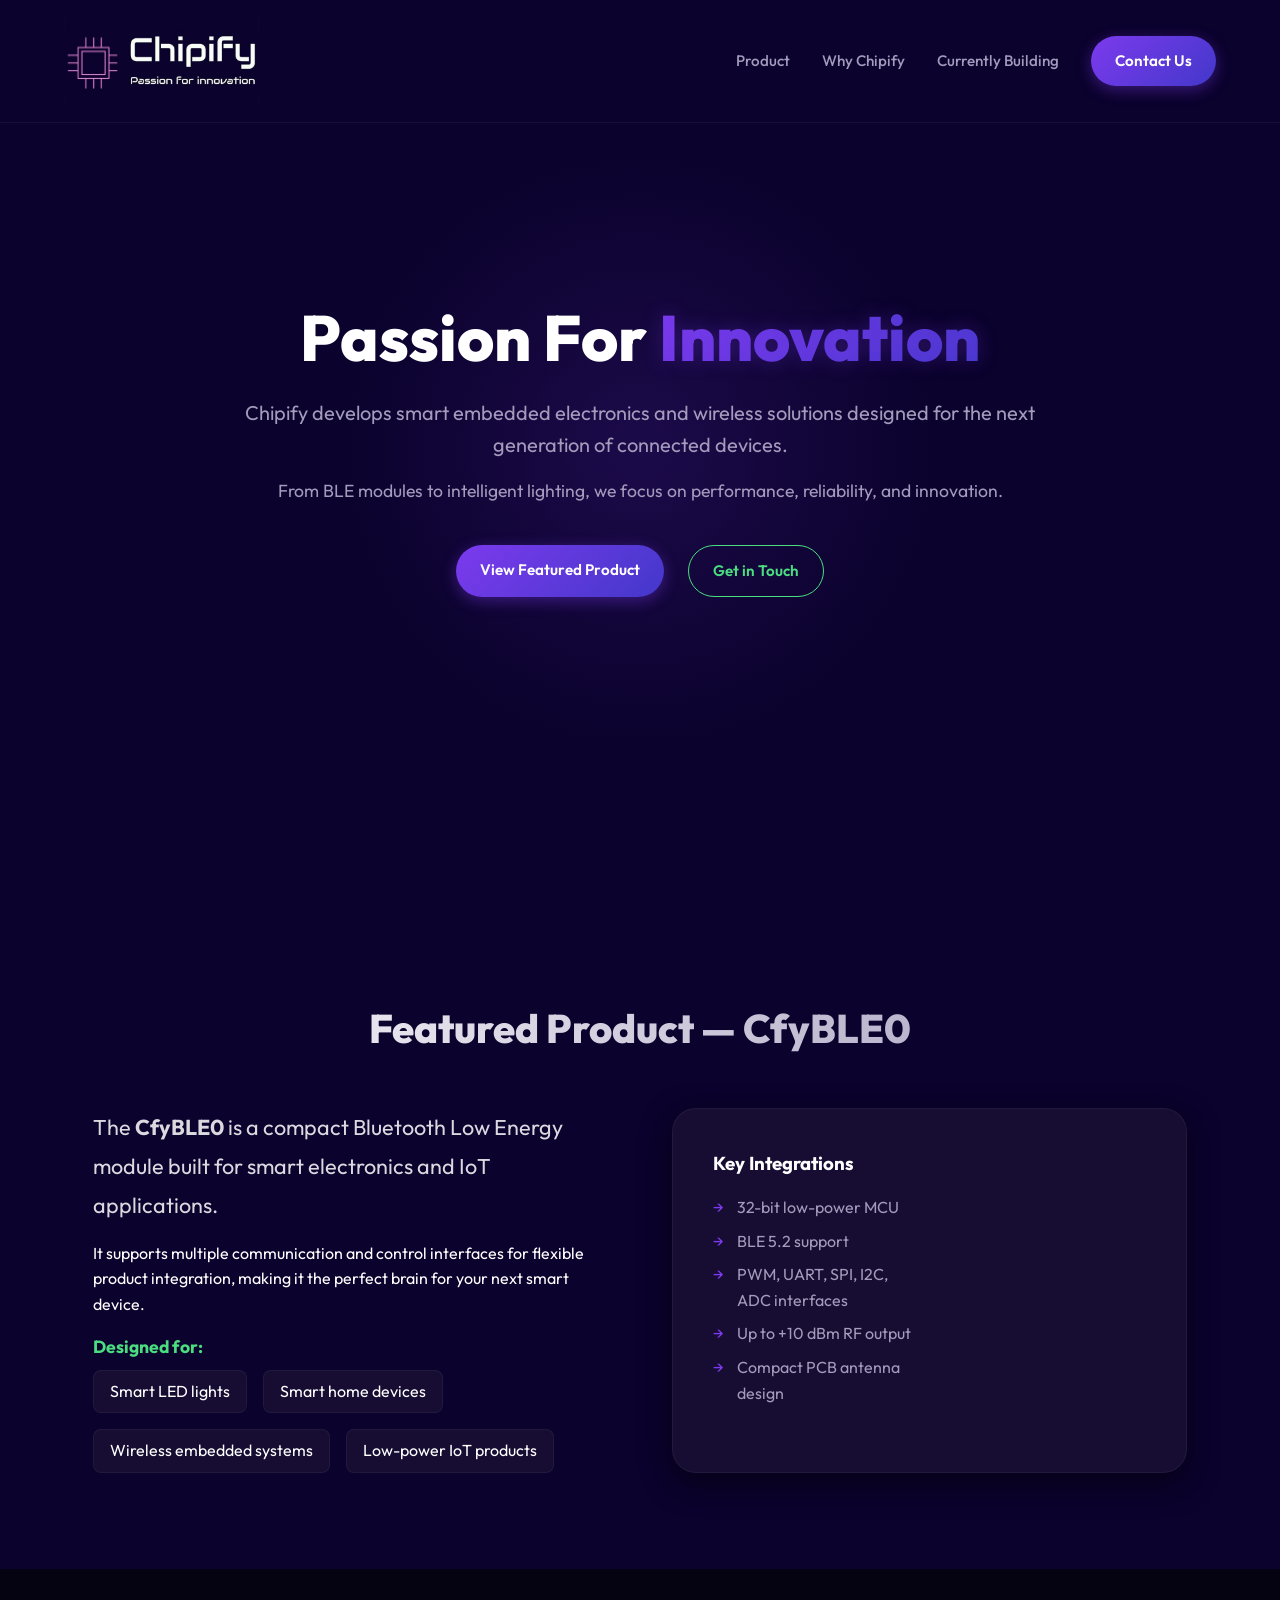
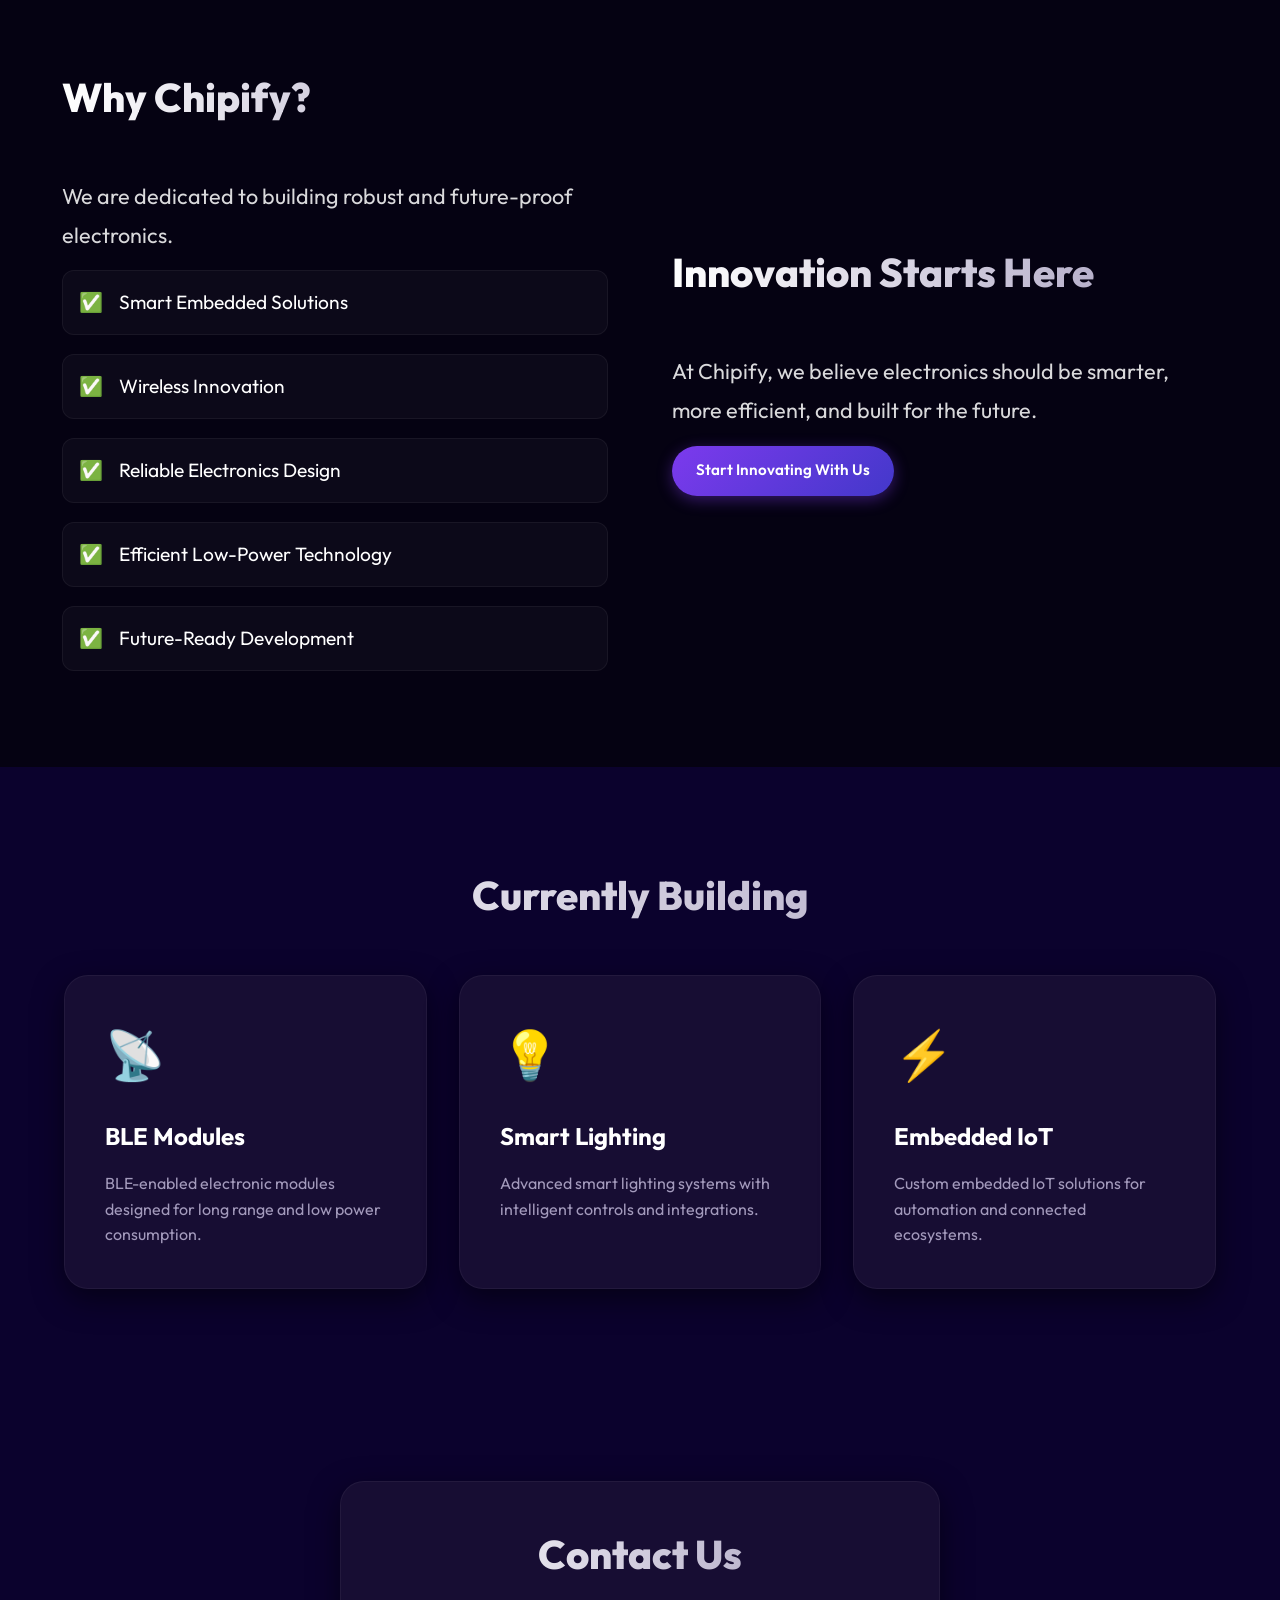
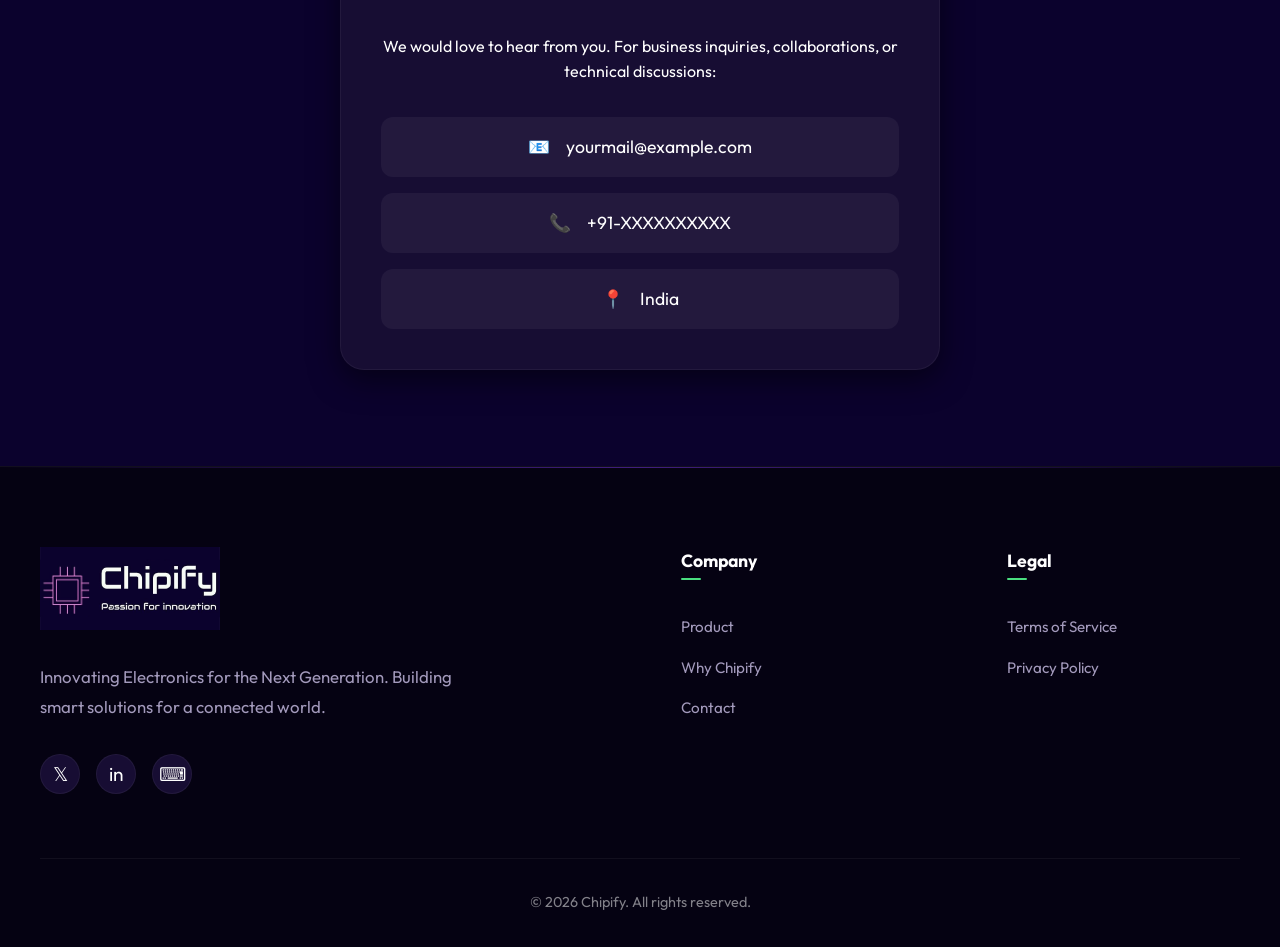
==== commit 03450df0: "refactor: update hero text and remove LED displays section from features" ====
--- a/index.html
+++ b/index.html
@@ -27,7 +27,7 @@
         <div class="hero-content">
             <h1 class="hero-title">Passion For <span class="highlight">Innovation</span></h1>
             <p class="hero-subtitle">Chipify develops smart embedded electronics and wireless solutions designed for the next generation of connected devices.</p>
-            <p class="hero-text">From BLE modules to intelligent lighting and display systems, we focus on performance, reliability, and innovation.</p>
+            <p class="hero-text">From BLE modules to intelligent lighting, we focus on performance, reliability, and innovation.</p>
             <div class="hero-actions">
                 <a href="#product" class="btn-primary">View Featured Product</a>
                 <a href="#contact" class="btn-secondary">Get in Touch</a>
@@ -109,11 +109,6 @@
                 <h3>Smart Lighting</h3>
                 <p>Advanced smart lighting systems with intelligent controls and integrations.</p>
             </div>
-            <div class="card glass-card reveal delay-300">
-                <div class="card-icon">📺</div>
-                <h3>LED Displays</h3>
-                <p>High-quality LED display technologies for commercial and personal applications.</p>
-            </div>
             <div class="card glass-card reveal delay-400">
                 <div class="card-icon">⚡</div>
                 <h3>Embedded IoT</h3>
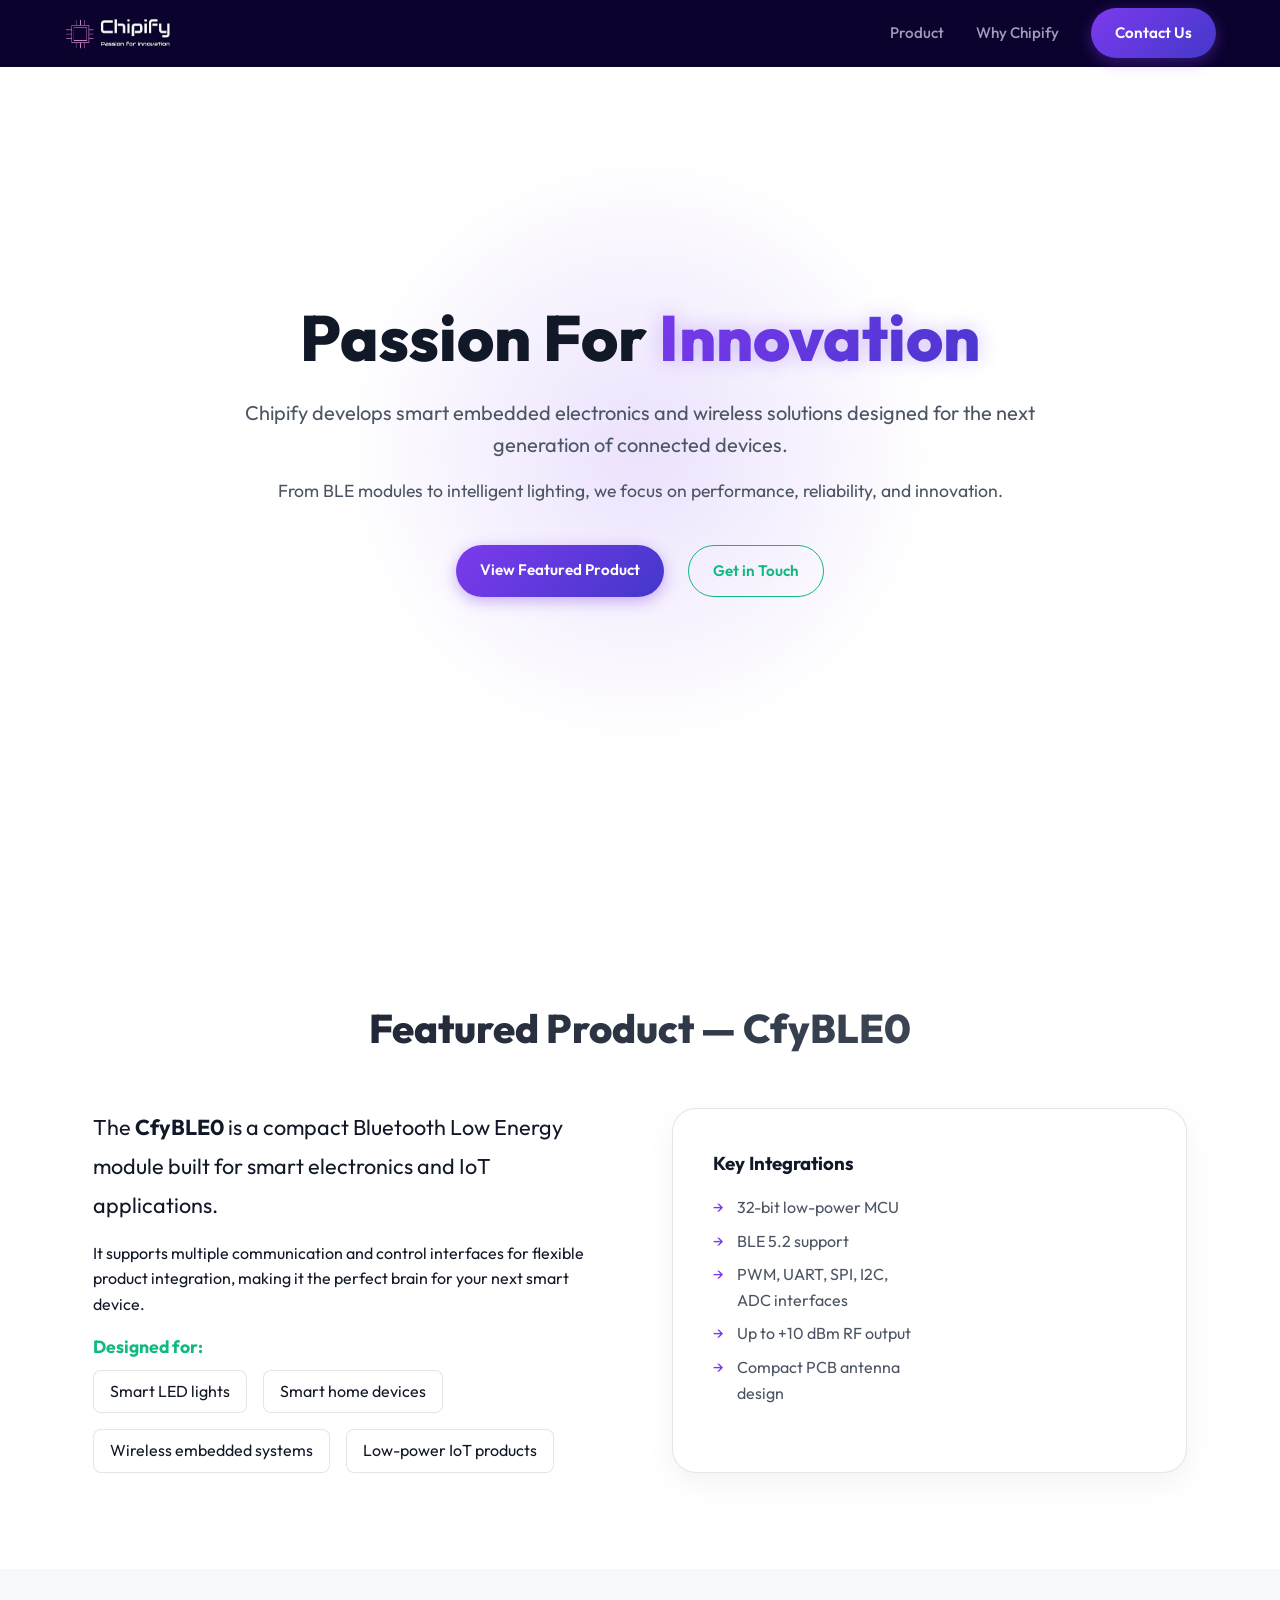
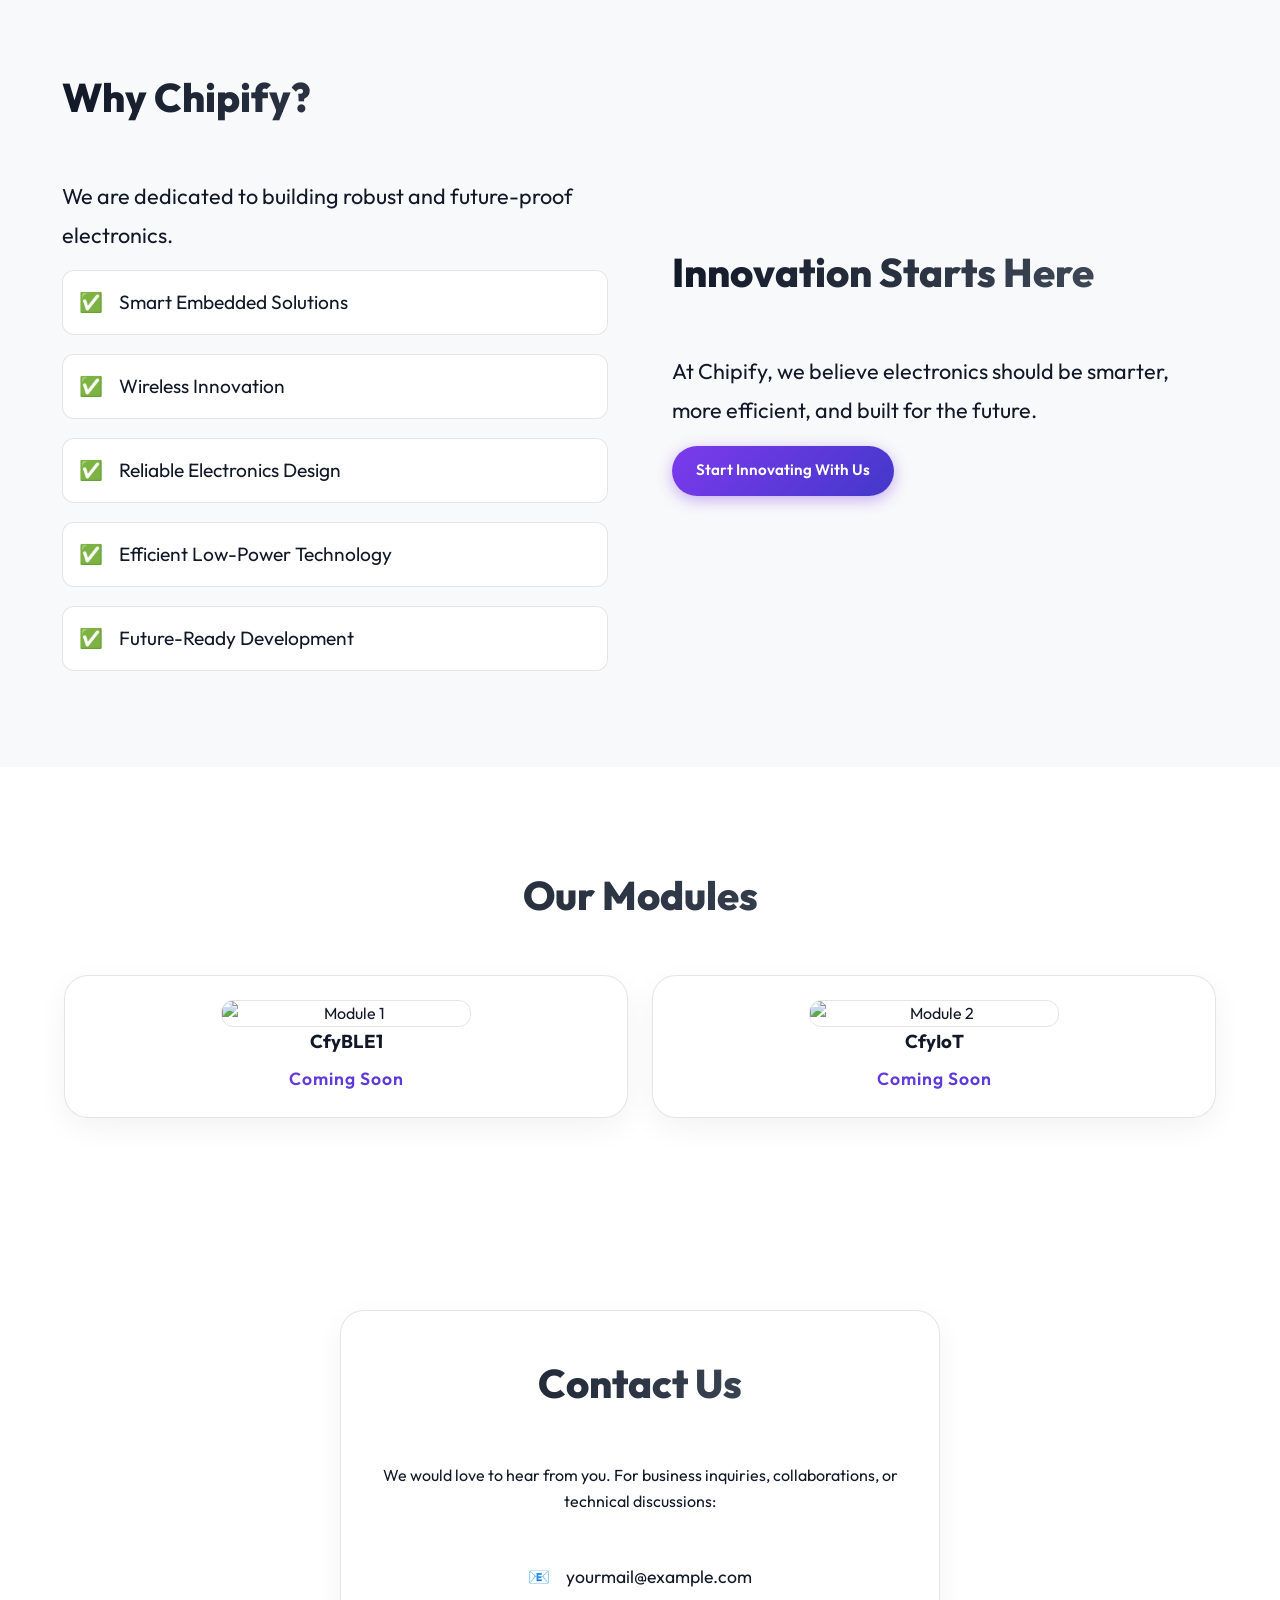
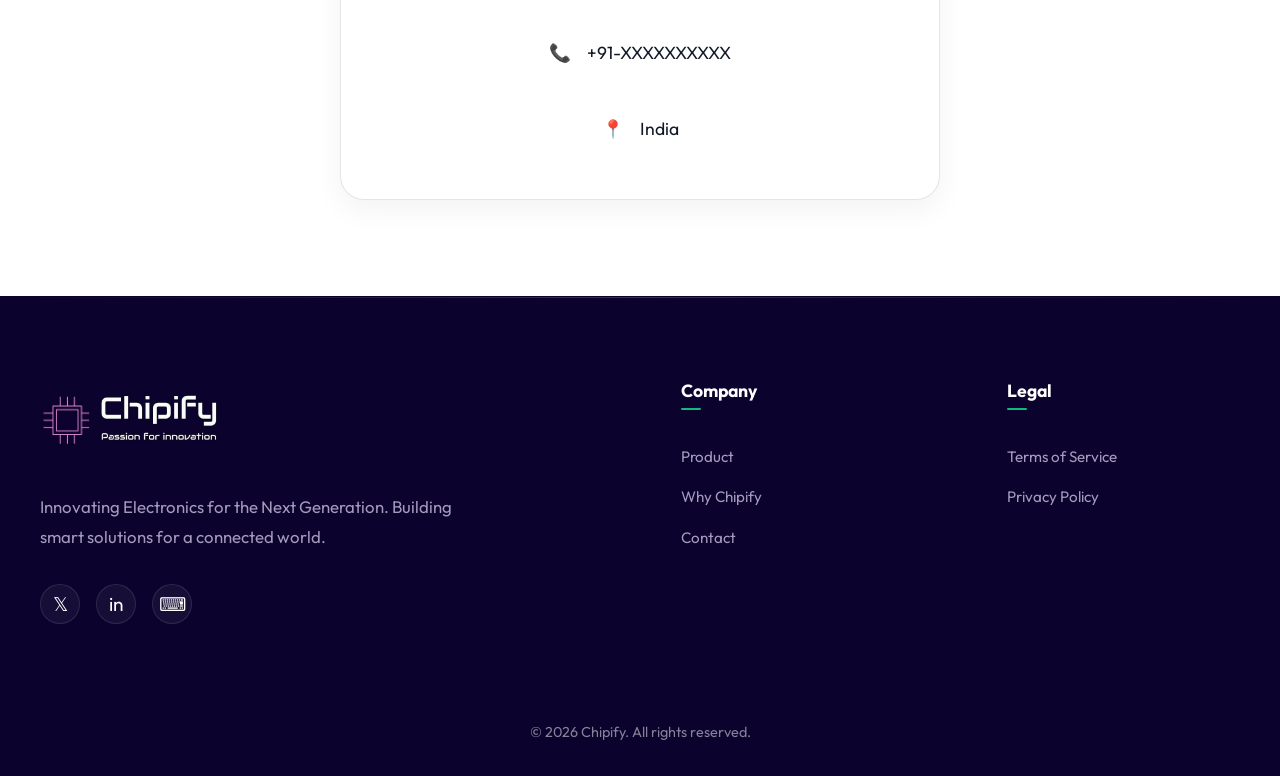
==== commit 3c162e13: "feat: replace currently building section with dynamic modules grid and update UI styles" ====
--- a/index.html
+++ b/index.html
@@ -16,7 +16,6 @@
             <div class="nav-links">
                 <a href="#product">Product</a>
                 <a href="#why-chipify">Why Chipify</a>
-                <a href="#building">Currently Building</a>
                 <a href="#contact" class="btn-primary">Contact Us</a>
             </div>
         </div>
@@ -56,7 +55,7 @@
             </div>
             
             <div class="glass-card reveal delay-200">
-                <h3 style="margin-bottom: 1rem; color: #fff;">Key Integrations</h3>
+                <h3 style="margin-bottom: 1rem; color: var(--text-primary);">Key Integrations</h3>
                 <div class="product-features" style="margin-top: 0;">
                     <ul>
                         <li>32-bit low-power MCU</li>
@@ -95,24 +94,21 @@
         </div>
     </section>
 
-    <!-- Currently Building -->
-    <section id="building" class="section">
-        <h2 class="section-title reveal">Currently Building</h2>
-        <div class="grid cards-grid">
-            <div class="card glass-card reveal delay-100">
-                <div class="card-icon">📡</div>
-                <h3>BLE Modules</h3>
-                <p>BLE-enabled electronic modules designed for long range and low power consumption.</p>
-            </div>
-            <div class="card glass-card reveal delay-200">
-                <div class="card-icon">💡</div>
-                <h3>Smart Lighting</h3>
-                <p>Advanced smart lighting systems with intelligent controls and integrations.</p>
-            </div>
-            <div class="card glass-card reveal delay-400">
-                <div class="card-icon">⚡</div>
-                <h3>Embedded IoT</h3>
-                <p>Custom embedded IoT solutions for automation and connected ecosystems.</p>
+
+
+    <!-- Our Modules -->
+    <section id="modules" class="section">
+        <h2 class="section-title reveal">Our Modules</h2>
+        <div class="modules-grid">
+            <div class="module-card glass-card reveal delay-100">
+                <img src="C:\Users\manas\.gemini\antigravity-ide\brain\9b8ee239-7ef5-41d8-8735-40893c9000fa\module_placeholder_1_1780557861024.png" alt="Module 1" class="module-img mb-4">
+                <h3 style="color: var(--text-primary); margin-bottom: 0.5rem;">CfyBLE1</h3>
+                <p class="coming-soon-text-small">Coming Soon</p>
+            </div>
+            <div class="module-card glass-card reveal delay-200">
+                <img src="C:\Users\manas\.gemini\antigravity-ide\brain\9b8ee239-7ef5-41d8-8735-40893c9000fa\module_placeholder_2_1780557877018.png" alt="Module 2" class="module-img mb-4">
+                <h3 style="color: var(--text-primary); margin-bottom: 0.5rem;">CfyIoT</h3>
+                <p class="coming-soon-text-small">Coming Soon</p>
             </div>
         </div>
     </section>
--- a/style.css
+++ b/style.css
@@ -1,15 +1,15 @@
 /* Base Styles & Typography */
 :root {
-    --bg-color: #0b022d; /* Very dark deep indigo/purple from background */
-    --bg-alt: #050212; /* Slightly darker for contrast */
-    --text-primary: #ffffff;
-    --text-secondary: #a39abc; /* Light greyish purple */
-    --accent: #4ade80; /* Bright mint green from the toggle and + button */
+    --bg-color: #ffffff; /* White background */
+    --bg-alt: #f8f9fa; /* Light grey for contrast */
+    --text-primary: #111827; /* Dark text */
+    --text-secondary: #4b5563; /* Medium grey */
+    --accent: #10b981; /* Bright mint green */
     --accent-purple: #7c3aed; /* Vibrant purple */
-    --accent-blue: #3b82f6; /* Blue from active bottom nav */
-    --glass-bg: #170d33; /* Solid dark purple for cards to match the app cards */
-    --glass-border: rgba(255, 255, 255, 0.05);
-    --glass-shadow: 0 10px 30px rgba(0, 0, 0, 0.5);
+    --accent-blue: #3b82f6; /* Blue */
+    --glass-bg: #ffffff; /* White cards */
+    --glass-border: rgba(0, 0, 0, 0.1);
+    --glass-shadow: 0 10px 30px rgba(0, 0, 0, 0.05);
     --gradient-primary: linear-gradient(135deg, #7c3aed 0%, #4338ca 100%);
 }
 
@@ -56,14 +56,14 @@
 .nav-content {
     max-width: 95%;
     margin: 0 auto;
-    padding: 1rem 2rem;
+    padding: 0.5rem 2rem;
     display: flex;
     justify-content: space-between;
     align-items: center;
 }
 
 .nav-logo {
-    height: 90px;
+    height: 50px;
     width: auto;
 }
 
@@ -76,7 +76,7 @@
 .nav-links a:not(.btn-primary) {
     font-size: 0.95rem;
     font-weight: 500;
-    color: var(--text-secondary);
+    color: #a39abc;
 }
 
 .nav-links a:not(.btn-primary):hover {
@@ -130,7 +130,7 @@
     font-weight: 800;
     text-align: center;
     margin-bottom: 3rem;
-    background: linear-gradient(90deg, #fff, var(--text-secondary));
+    background: linear-gradient(90deg, var(--text-primary), var(--text-secondary));
     -webkit-background-clip: text;
     -webkit-text-fill-color: transparent;
 }
@@ -258,7 +258,7 @@
 .card h3 {
     font-size: 1.5rem;
     margin-bottom: 1rem;
-    color: #fff;
+    color: var(--text-primary);
 }
 
 .card p {
@@ -278,7 +278,7 @@
 .large-text {
     font-size: 1.35rem;
     line-height: 1.8;
-    color: rgba(255, 255, 255, 0.85);
+    color: var(--text-primary);
 }
 
 .features-list ul {
@@ -292,10 +292,10 @@
     font-size: 1.2rem;
     display: flex;
     align-items: center;
-    background: rgba(255,255,255,0.03);
+    background: var(--glass-bg);
     padding: 1rem;
     border-radius: 12px;
-    border: 1px solid rgba(255,255,255,0.05);
+    border: 1px solid var(--glass-border);
 }
 
 .features-list .check {
@@ -417,7 +417,7 @@
     justify-content: center;
     gap: 1rem;
     padding: 1rem;
-    background: rgba(255, 255, 255, 0.05);
+    background: var(--glass-bg);
     border-radius: 12px;
     font-size: 1.1rem;
 }
@@ -464,7 +464,7 @@
 /* Modern Footer */
 .footer {
     padding: 5rem 2rem 2rem;
-    background: var(--bg-alt);
+    background: #0b022d;
     border-top: 1px solid var(--glass-border);
     position: relative;
     overflow: hidden;
@@ -500,7 +500,7 @@
 }
 
 .footer-tagline {
-    color: var(--text-secondary);
+    color: #a39abc;
     font-size: 1.05rem;
     line-height: 1.8;
     margin-bottom: 2rem;
@@ -518,9 +518,9 @@
     width: 40px;
     height: 40px;
     border-radius: 50%;
-    background: var(--glass-bg);
-    border: 1px solid var(--glass-border);
-    color: var(--text-primary);
+    background: rgba(255, 255, 255, 0.05);
+    border: 1px solid rgba(255, 255, 255, 0.1);
+    color: #ffffff;
     font-size: 1.2rem;
     transition: all 0.3s ease;
 }
@@ -539,7 +539,7 @@
 }
 
 .footer-col h4 {
-    color: #fff;
+    color: #ffffff;
     font-size: 1.1rem;
     margin-bottom: 1.5rem;
     position: relative;
@@ -564,7 +564,7 @@
 }
 
 .footer-col a {
-    color: var(--text-secondary);
+    color: #a39abc;
     font-size: 0.95rem;
     transition: color 0.2s ease, transform 0.2s ease;
 }
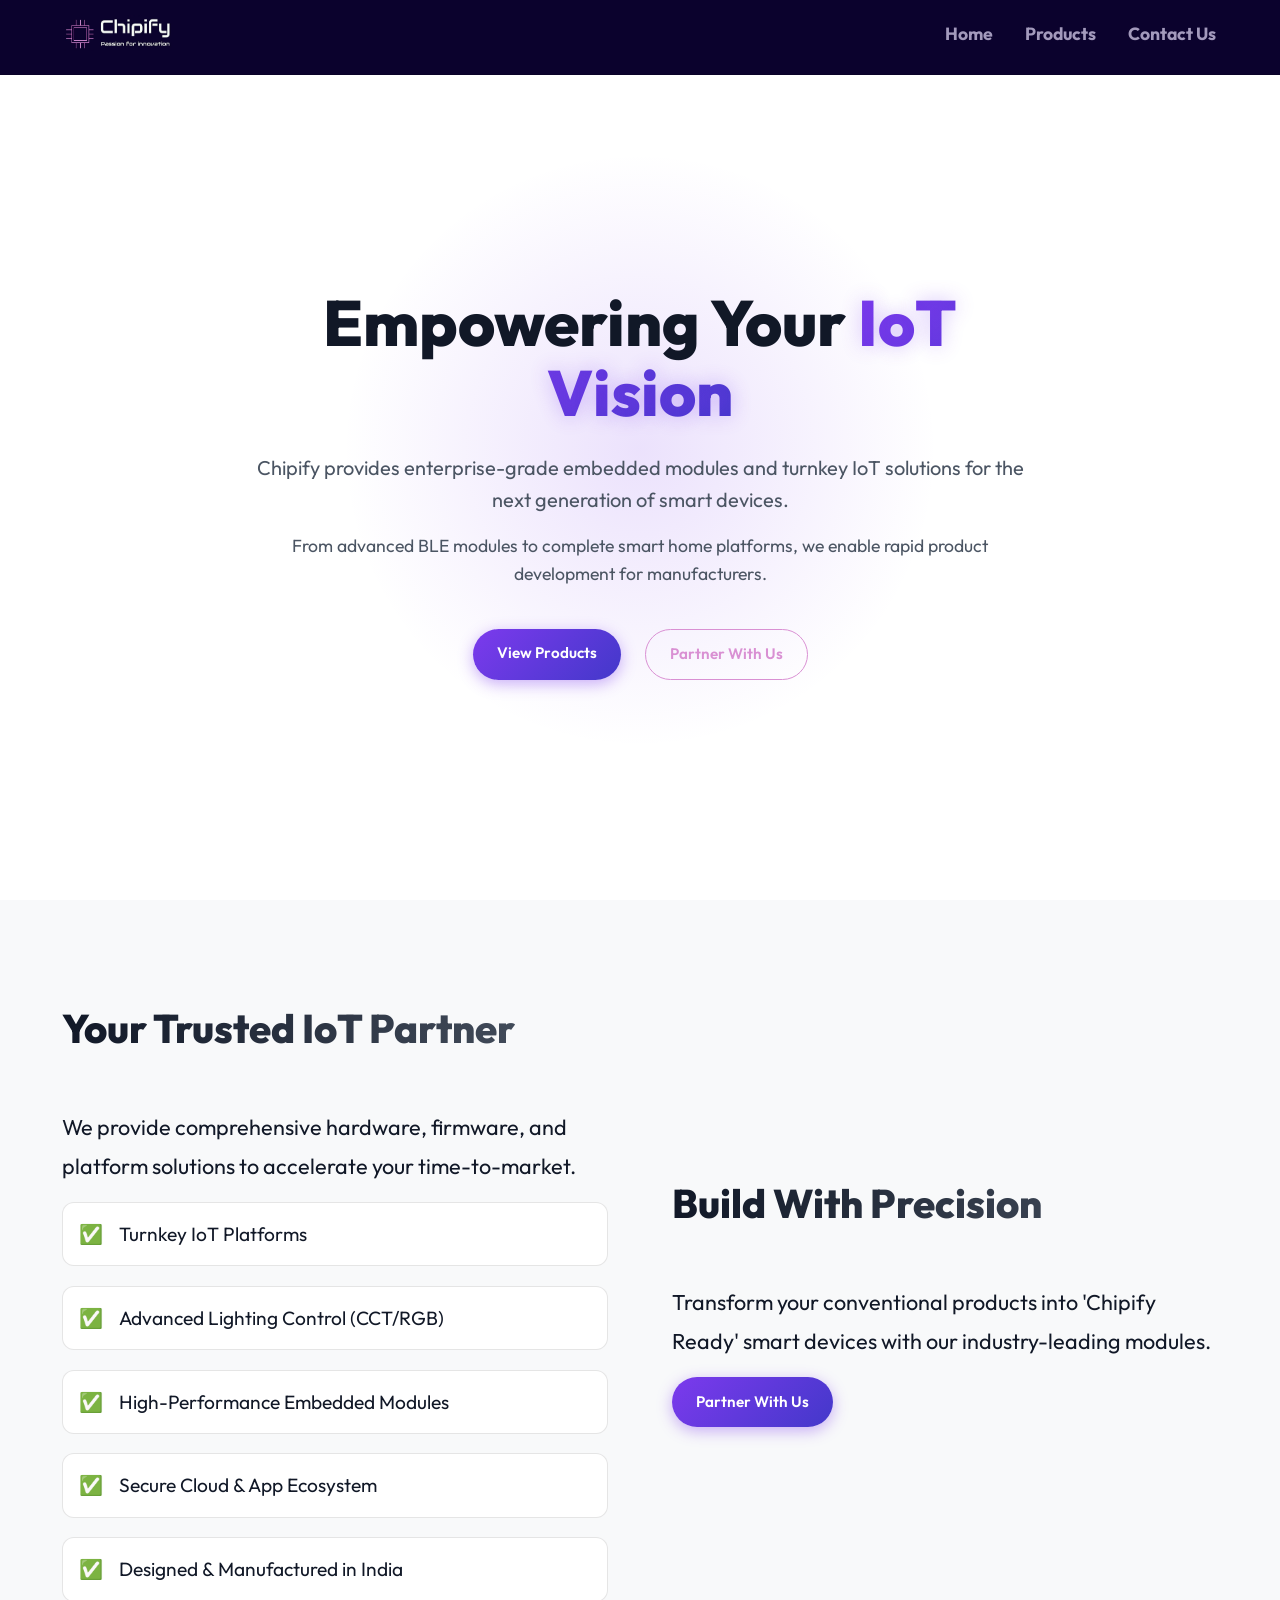
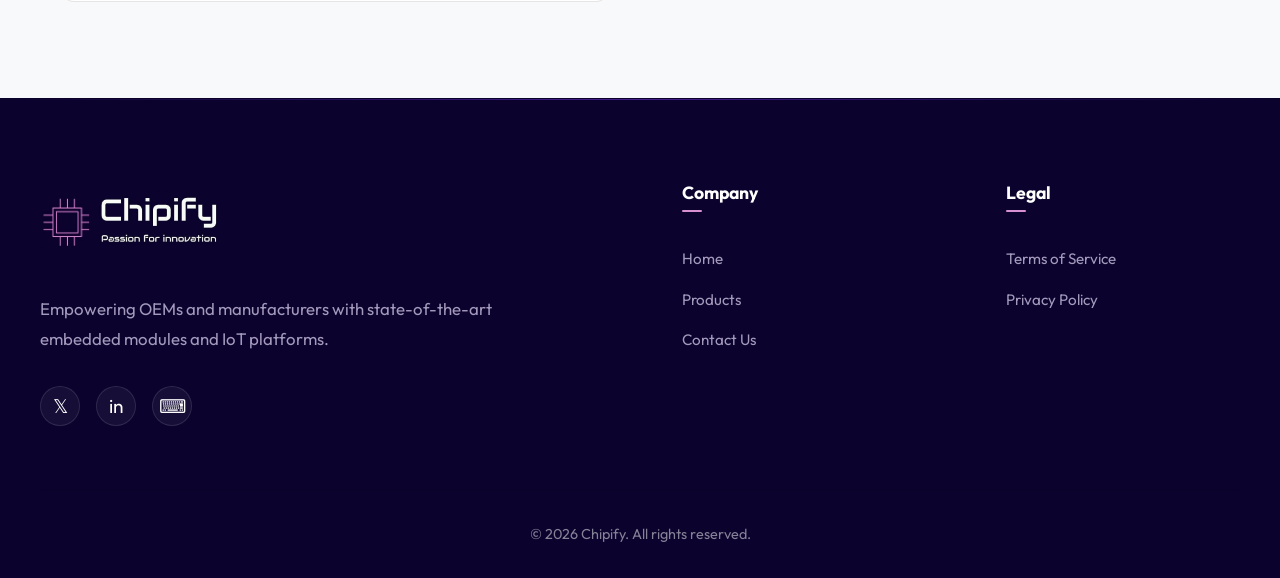
==== commit df6033b6: "refactor: remove B2B terminology from product descriptions and navigation labels" ====
--- a/index.html
+++ b/index.html
@@ -12,11 +12,16 @@
     <!-- Navbar -->
     <nav class="navbar">
         <div class="nav-content">
-            <img src="logo/Untitled (222 x 222 px).svg" alt="Chipify Logo" class="nav-logo">
+            <a href="index.html"><img src="logo/Untitled (222 x 222 px).svg" alt="Chipify Logo" class="nav-logo"></a>
             <div class="nav-links">
-                <a href="#product">Product</a>
-                <a href="#why-chipify">Why Chipify</a>
-                <a href="#contact" class="btn-primary">Contact Us</a>
+                <a href="index.html">Home</a>
+                <a href="products.html">Products</a>
+                <a href="contact.html">Contact Us</a>
+            </div>
+            <div class="hamburger">
+                <span class="bar"></span>
+                <span class="bar"></span>
+                <span class="bar"></span>
             </div>
         </div>
     </nav>
@@ -24,120 +29,54 @@
     <!-- Hero Section -->
     <header class="hero">
         <div class="hero-content">
-            <h1 class="hero-title">Passion For <span class="highlight">Innovation</span></h1>
-            <p class="hero-subtitle">Chipify develops smart embedded electronics and wireless solutions designed for the next generation of connected devices.</p>
-            <p class="hero-text">From BLE modules to intelligent lighting, we focus on performance, reliability, and innovation.</p>
+            <h1 class="hero-title">Empowering Your <span class="highlight">IoT Vision</span></h1>
+            <p class="hero-subtitle">Chipify provides enterprise-grade embedded modules and turnkey IoT solutions for the next generation of smart devices.</p>
+            <p class="hero-text">From advanced BLE modules to complete smart home platforms, we enable rapid product development for manufacturers.</p>
             <div class="hero-actions">
-                <a href="#product" class="btn-primary">View Featured Product</a>
-                <a href="#contact" class="btn-secondary">Get in Touch</a>
+                <a href="products.html" class="btn-primary">View Products</a>
+                <a href="contact.html" class="btn-secondary">Partner With Us</a>
             </div>
         </div>
         <div class="hero-glow"></div>
     </header>
 
-    <!-- Featured Product Section -->
-    <section id="product" class="section">
-        <h2 class="section-title reveal">Featured Product — CfyBLE0</h2>
-        <div class="split-layout align-items-center">
-            <div class="mission-content reveal delay-100">
-                <p class="large-text">The <strong>CfyBLE0</strong> is a compact Bluetooth Low Energy module built for smart electronics and IoT applications.</p>
-                <p class="mt-4">It supports multiple communication and control interfaces for flexible product integration, making it the perfect brain for your next smart device.</p>
-                
-                <div class="mt-4">
-                    <h4 style="color: var(--accent); margin-bottom: 0.5rem; font-size: 1.1rem;">Designed for:</h4>
-                    <ul style="list-style: none; display: flex; flex-wrap: wrap; gap: 1rem;">
-                        <li style="background: var(--glass-bg); padding: 0.5rem 1rem; border-radius: 8px; border: 1px solid var(--glass-border);">Smart LED lights</li>
-                        <li style="background: var(--glass-bg); padding: 0.5rem 1rem; border-radius: 8px; border: 1px solid var(--glass-border);">Smart home devices</li>
-                        <li style="background: var(--glass-bg); padding: 0.5rem 1rem; border-radius: 8px; border: 1px solid var(--glass-border);">Wireless embedded systems</li>
-                        <li style="background: var(--glass-bg); padding: 0.5rem 1rem; border-radius: 8px; border: 1px solid var(--glass-border);">Low-power IoT products</li>
-                    </ul>
-                </div>
-            </div>
-            
-            <div class="glass-card reveal delay-200">
-                <h3 style="margin-bottom: 1rem; color: var(--text-primary);">Key Integrations</h3>
-                <div class="product-features" style="margin-top: 0;">
-                    <ul>
-                        <li>32-bit low-power MCU</li>
-                        <li>BLE 5.2 support</li>
-                        <li>PWM, UART, SPI, I2C, ADC interfaces</li>
-                        <li>Up to +10 dBm RF output</li>
-                        <li>Compact PCB antenna design</li>
-                    </ul>
-                </div>
-            </div>
-        </div>
-    </section>
+
 
     <!-- Why Chipify -->
     <section id="why-chipify" class="section alt-bg">
         <div class="split-layout">
             <div class="mission-content reveal">
-                <h2 class="section-title left-align">Why Chipify?</h2>
-                <p class="large-text mb-4">We are dedicated to building robust and future-proof electronics.</p>
+                <h2 class="section-title left-align">Your Trusted IoT Partner</h2>
+                <p class="large-text mb-4">We provide comprehensive hardware, firmware, and platform solutions to accelerate your time-to-market.</p>
                 <div class="features-list">
                     <ul>
-                        <li class="reveal delay-100"><span class="check">✅</span> Smart Embedded Solutions</li>
-                        <li class="reveal delay-200"><span class="check">✅</span> Wireless Innovation</li>
-                        <li class="reveal delay-300"><span class="check">✅</span> Reliable Electronics Design</li>
-                        <li class="reveal delay-400"><span class="check">✅</span> Efficient Low-Power Technology</li>
-                        <li class="reveal delay-400"><span class="check">✅</span> Future-Ready Development</li>
+                        <li class="reveal delay-100"><span class="check">✅</span> Turnkey IoT Platforms</li>
+                        <li class="reveal delay-200"><span class="check">✅</span> Advanced Lighting Control (CCT/RGB)</li>
+                        <li class="reveal delay-300"><span class="check">✅</span> High-Performance Embedded Modules</li>
+                        <li class="reveal delay-400"><span class="check">✅</span> Secure Cloud & App Ecosystem</li>
+                        <li class="reveal delay-400"><span class="check">✅</span> Designed & Manufactured in India</li>
                     </ul>
                 </div>
             </div>
             
             <div class="mission-content reveal delay-200" style="display: flex; flex-direction: column; justify-content: center;">
-                <h2 class="section-title left-align">Innovation Starts Here</h2>
-                <p class="large-text">At Chipify, we believe electronics should be smarter, more efficient, and built for the future.</p>
-                <a href="#contact" class="btn-primary mt-4 reveal delay-300" style="align-self: flex-start;">Start Innovating With Us</a>
+                <h2 class="section-title left-align">Build With Precision</h2>
+                <p class="large-text">Transform your conventional products into 'Chipify Ready' smart devices with our industry-leading modules.</p>
+                <a href="contact.html" class="btn-primary mt-4 reveal delay-300" style="align-self: flex-start;">Partner With Us</a>
             </div>
         </div>
     </section>
 
 
 
-    <!-- Our Modules -->
-    <section id="modules" class="section">
-        <h2 class="section-title reveal">Our Modules</h2>
-        <div class="modules-grid">
-            <div class="module-card glass-card reveal delay-100">
-                <img src="C:\Users\manas\.gemini\antigravity-ide\brain\9b8ee239-7ef5-41d8-8735-40893c9000fa\module_placeholder_1_1780557861024.png" alt="Module 1" class="module-img mb-4">
-                <h3 style="color: var(--text-primary); margin-bottom: 0.5rem;">CfyBLE1</h3>
-                <p class="coming-soon-text-small">Coming Soon</p>
-            </div>
-            <div class="module-card glass-card reveal delay-200">
-                <img src="C:\Users\manas\.gemini\antigravity-ide\brain\9b8ee239-7ef5-41d8-8735-40893c9000fa\module_placeholder_2_1780557877018.png" alt="Module 2" class="module-img mb-4">
-                <h3 style="color: var(--text-primary); margin-bottom: 0.5rem;">CfyIoT</h3>
-                <p class="coming-soon-text-small">Coming Soon</p>
-            </div>
-        </div>
-    </section>
 
-    <!-- Contact Us -->
-    <section id="contact" class="section contact-section">
-        <div class="contact-box glass-card reveal">
-            <h2 class="section-title">Contact Us</h2>
-            <p class="mb-4">We would love to hear from you. For business inquiries, collaborations, or technical discussions:</p>
-            <div class="contact-info">
-                <a href="mailto:yourmail@example.com" class="contact-link reveal delay-100">
-                    <span class="icon">📧</span> yourmail@example.com
-                </a>
-                <a href="tel:+91XXXXXXXXXX" class="contact-link reveal delay-200">
-                    <span class="icon">📞</span> +91-XXXXXXXXXX
-                </a>
-                <div class="contact-link reveal delay-300">
-                    <span class="icon">📍</span> India
-                </div>
-            </div>
-        </div>
-    </section>
 
     <!-- Footer -->
     <footer class="footer">
         <div class="footer-content">
             <div class="footer-brand reveal">
-                <img src="logo/Untitled (222 x 222 px).svg" alt="Chipify Logo" class="footer-logo">
-                <p class="footer-tagline">Innovating Electronics for the Next Generation. Building smart solutions for a connected world.</p>
+                <a href="index.html"><img src="logo/Untitled (222 x 222 px).svg" alt="Chipify Logo" class="footer-logo"></a>
+                <p class="footer-tagline">Empowering OEMs and manufacturers with state-of-the-art embedded modules and IoT platforms.</p>
                 <div class="social-icons">
                     <a href="#" aria-label="Twitter">𝕏</a>
                     <a href="#" aria-label="LinkedIn">in</a>
@@ -148,9 +87,9 @@
             <div class="footer-nav">
                 <div class="footer-col reveal delay-100">
                     <h4>Company</h4>
-                    <a href="#product">Product</a>
-                    <a href="#why-chipify">Why Chipify</a>
-                    <a href="#contact">Contact</a>
+                    <a href="index.html">Home</a>
+                    <a href="products.html">Products</a>
+                    <a href="contact.html">Contact Us</a>
                 </div>
                 <div class="footer-col reveal delay-200">
                     <h4>Legal</h4>
@@ -166,6 +105,22 @@
     </footer>
 
     <script>
+        // Hamburger Menu Logic
+        const hamburger = document.querySelector(".hamburger");
+        const navMenu = document.querySelector(".nav-links");
+
+        if (hamburger && navMenu) {
+            hamburger.addEventListener("click", () => {
+                hamburger.classList.toggle("active");
+                navMenu.classList.toggle("active");
+            });
+
+            document.querySelectorAll(".nav-links a").forEach(n => n.addEventListener("click", () => {
+                hamburger.classList.remove("active");
+                navMenu.classList.remove("active");
+            }));
+        }
+
         // Smooth scrolling for anchor links
         document.querySelectorAll('a[href^="#"]').forEach(anchor => {
             anchor.addEventListener('click', function (e) {
--- a/style.css
+++ b/style.css
@@ -4,7 +4,7 @@
     --bg-alt: #f8f9fa; /* Light grey for contrast */
     --text-primary: #111827; /* Dark text */
     --text-secondary: #4b5563; /* Medium grey */
-    --accent: #10b981; /* Bright mint green */
+    --accent: #d990d3; /* Soft purple */
     --accent-purple: #7c3aed; /* Vibrant purple */
     --accent-blue: #3b82f6; /* Blue */
     --glass-bg: #ffffff; /* White cards */
@@ -73,14 +73,47 @@
     align-items: center;
 }
 
-.nav-links a:not(.btn-primary) {
-    font-size: 0.95rem;
-    font-weight: 500;
+.nav-links a {
+    font-size: 1.1rem;
+    font-weight: 700;
     color: #a39abc;
-}
-
-.nav-links a:not(.btn-primary):hover {
-    color: var(--accent-blue);
+    position: relative;
+    padding-bottom: 5px;
+}
+
+.nav-links a::after {
+    content: '';
+    position: absolute;
+    width: 0;
+    height: 3px;
+    display: block;
+    bottom: 0;
+    left: 0;
+    background: var(--accent);
+    transition: width 0.3s ease;
+}
+
+.nav-links a:hover {
+    color: #ffffff;
+}
+
+.nav-links a:hover::after {
+    width: 100%;
+}
+
+.hamburger {
+    display: none;
+    cursor: pointer;
+    z-index: 1001;
+}
+
+.hamburger .bar {
+    display: block;
+    width: 25px;
+    height: 3px;
+    margin: 5px auto;
+    background-color: #ffffff;
+    transition: all 0.3s ease-in-out;
 }
 
 /* Buttons */
@@ -114,7 +147,7 @@
 }
 
 .btn-secondary:hover {
-    background: rgba(74, 222, 128, 0.1);
+    background: rgba(217, 144, 211, 0.1);
     transform: translateY(-2px);
 }
 
@@ -151,7 +184,7 @@
     align-items: center;
     justify-content: center;
     position: relative;
-    padding: 0 2rem;
+    padding: 100px 2rem 2rem 2rem;
     text-align: center;
     overflow: hidden;
 }
@@ -349,7 +382,7 @@
 .dev-timeline .active .dot {
     background: var(--accent);
     border-color: var(--accent);
-    box-shadow: 0 0 10px rgba(74, 222, 128, 0.5);
+    box-shadow: 0 0 10px rgba(217, 144, 211, 0.5);
 }
 
 .dev-timeline h4 {
@@ -616,15 +649,62 @@
     .social-icons {
         justify-content: center;
     }
+    }
 
 /* Responsive */
 @media (max-width: 768px) {
+    .hamburger {
+        display: block;
+    }
+    
+    .hamburger.active .bar:nth-child(2) {
+        opacity: 0;
+    }
+    
+    .hamburger.active .bar:nth-child(1) {
+        transform: translateY(8px) rotate(45deg);
+    }
+    
+    .hamburger.active .bar:nth-child(3) {
+        transform: translateY(-8px) rotate(-45deg);
+    }
+
     .nav-links {
-        display: none;
+        position: fixed;
+        left: -100%;
+        top: 60px;
+        flex-direction: column;
+        background-color: #0b022d;
+        width: 100%;
+        text-align: center;
+        transition: 0.3s ease-in-out;
+        box-shadow: 0 10px 27px rgba(0, 0, 0, 0.05);
+        padding: 2rem 0;
+        z-index: 1000;
+    }
+
+    .nav-links.active {
+        left: 0;
     }
     
     .hero-title {
-        font-size: 2.5rem;
+        font-size: 2.2rem;
+    }
+    
+    .hero-subtitle {
+        font-size: 1.1rem;
+    }
+    
+    .hero-text {
+        font-size: 0.95rem;
+    }
+    
+    .section-title {
+        font-size: 1.8rem;
+    }
+    
+    .large-text {
+        font-size: 1rem;
     }
     
     .hero-actions {
@@ -637,6 +717,6 @@
     }
     
     .section {
-        padding: 4rem 1.5rem;
-    }
-}
+        padding: 100px 1.5rem 4rem 1.5rem;
+    }
+}
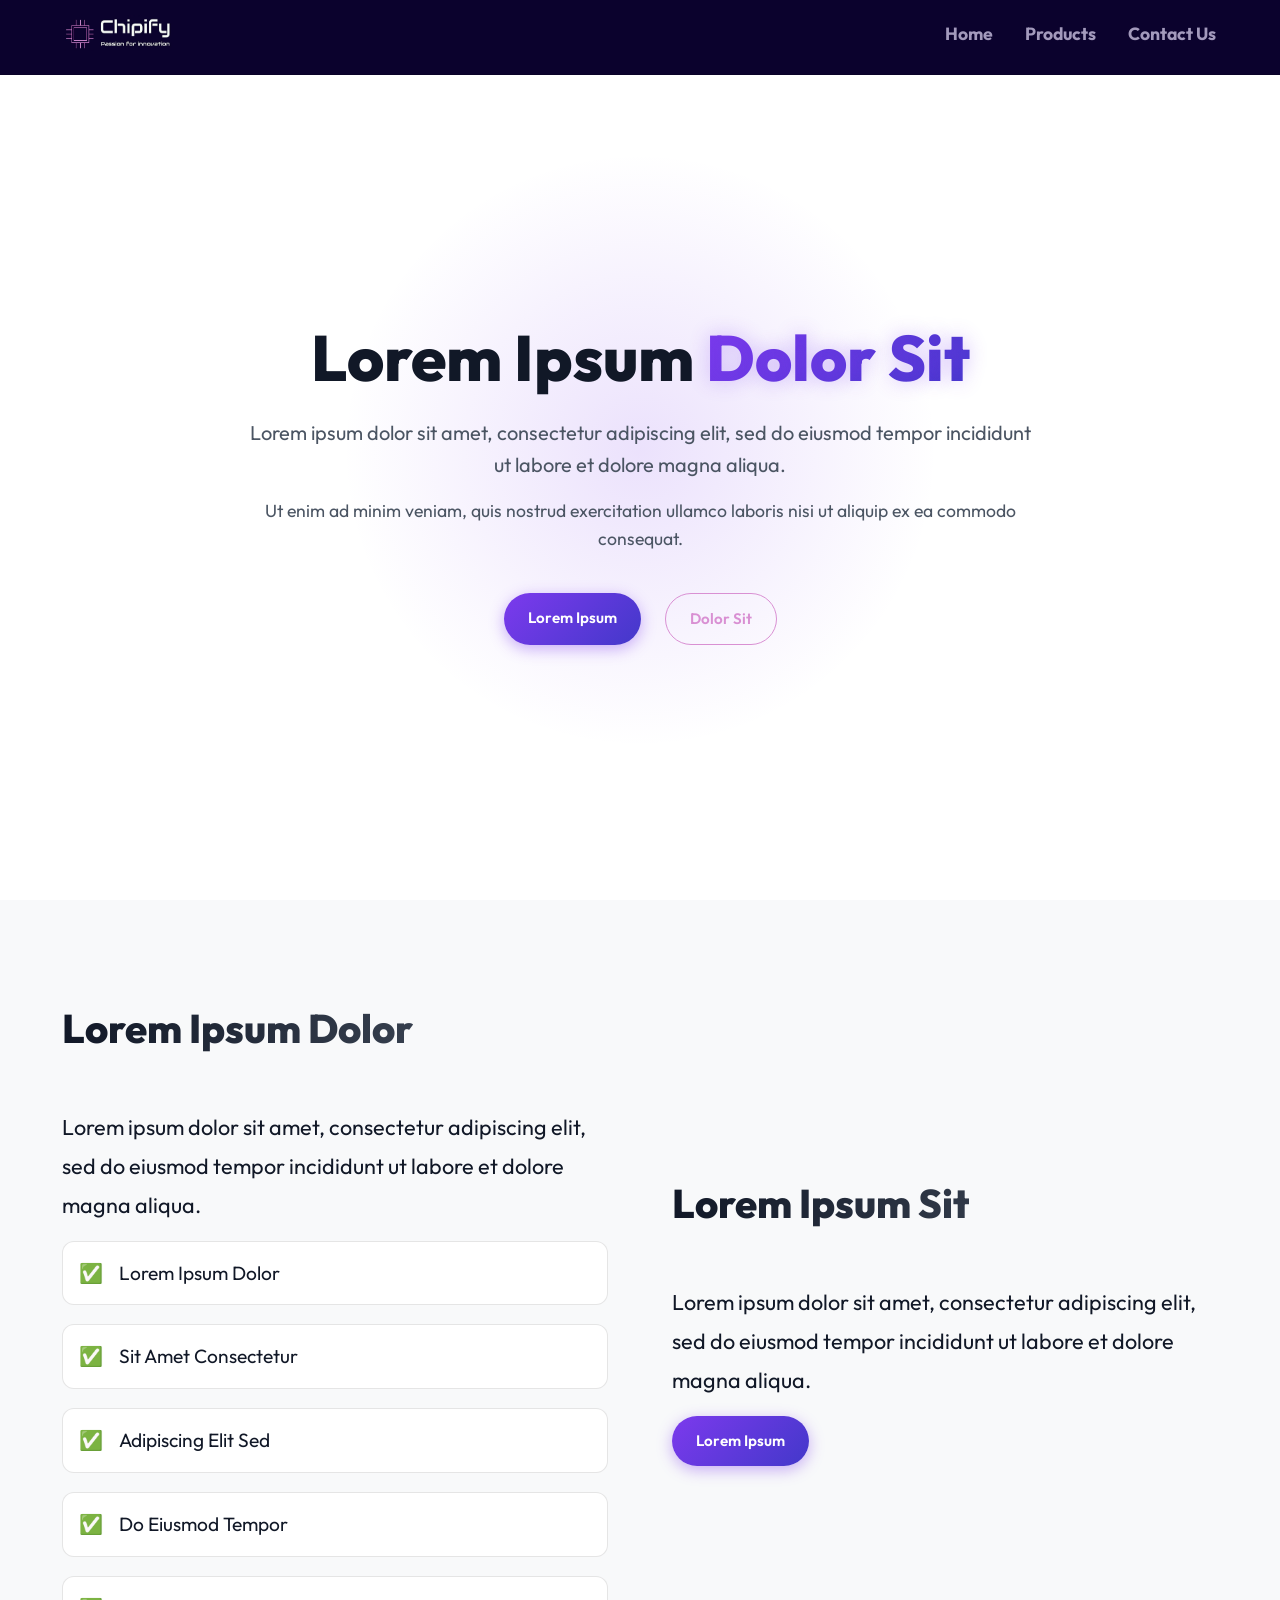
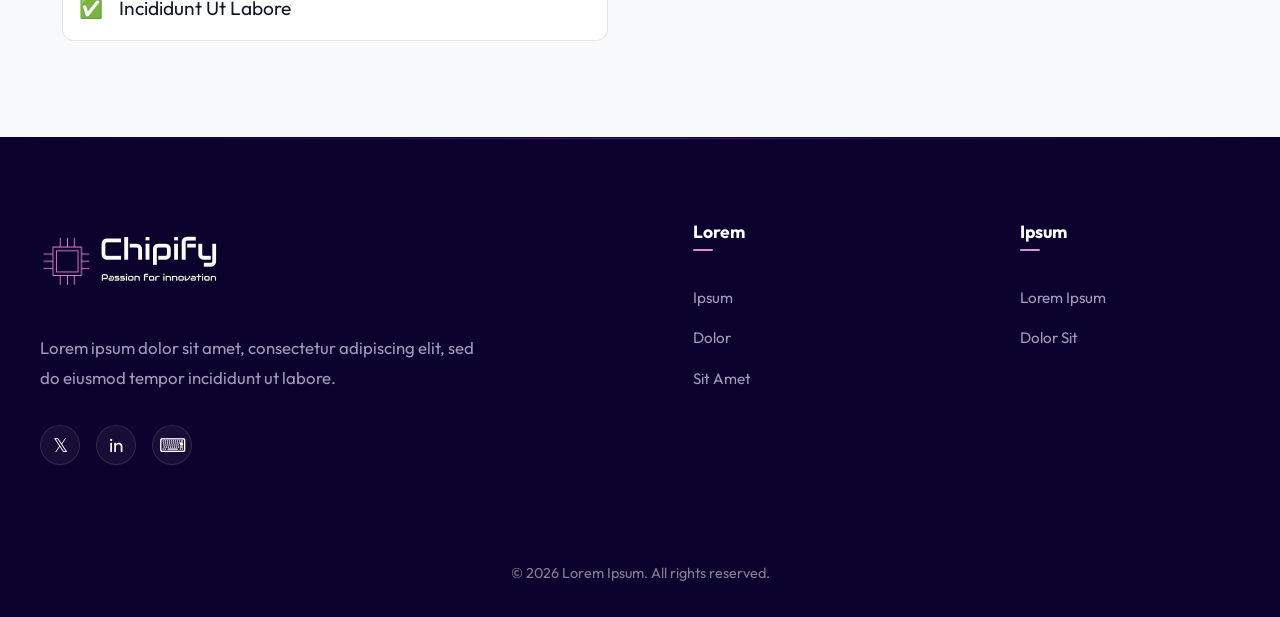
==== commit 7337771a: "chore: replace project-specific copy with placeholder Lorem Ipsum text" ====
--- a/index.html
+++ b/index.html
@@ -29,12 +29,12 @@
     <!-- Hero Section -->
     <header class="hero">
         <div class="hero-content">
-            <h1 class="hero-title">Empowering Your <span class="highlight">IoT Vision</span></h1>
-            <p class="hero-subtitle">Chipify provides enterprise-grade embedded modules and turnkey IoT solutions for the next generation of smart devices.</p>
-            <p class="hero-text">From advanced BLE modules to complete smart home platforms, we enable rapid product development for manufacturers.</p>
+            <h1 class="hero-title">Lorem Ipsum <span class="highlight">Dolor Sit</span></h1>
+            <p class="hero-subtitle">Lorem ipsum dolor sit amet, consectetur adipiscing elit, sed do eiusmod tempor incididunt ut labore et dolore magna aliqua.</p>
+            <p class="hero-text">Ut enim ad minim veniam, quis nostrud exercitation ullamco laboris nisi ut aliquip ex ea commodo consequat.</p>
             <div class="hero-actions">
-                <a href="products.html" class="btn-primary">View Products</a>
-                <a href="contact.html" class="btn-secondary">Partner With Us</a>
+                <a href="products.html" class="btn-primary">Lorem Ipsum</a>
+                <a href="contact.html" class="btn-secondary">Dolor Sit</a>
             </div>
         </div>
         <div class="hero-glow"></div>
@@ -46,23 +46,23 @@
     <section id="why-chipify" class="section alt-bg">
         <div class="split-layout">
             <div class="mission-content reveal">
-                <h2 class="section-title left-align">Your Trusted IoT Partner</h2>
-                <p class="large-text mb-4">We provide comprehensive hardware, firmware, and platform solutions to accelerate your time-to-market.</p>
+                <h2 class="section-title left-align">Lorem Ipsum Dolor</h2>
+                <p class="large-text mb-4">Lorem ipsum dolor sit amet, consectetur adipiscing elit, sed do eiusmod tempor incididunt ut labore et dolore magna aliqua.</p>
                 <div class="features-list">
                     <ul>
-                        <li class="reveal delay-100"><span class="check">✅</span> Turnkey IoT Platforms</li>
-                        <li class="reveal delay-200"><span class="check">✅</span> Advanced Lighting Control (CCT/RGB)</li>
-                        <li class="reveal delay-300"><span class="check">✅</span> High-Performance Embedded Modules</li>
-                        <li class="reveal delay-400"><span class="check">✅</span> Secure Cloud & App Ecosystem</li>
-                        <li class="reveal delay-400"><span class="check">✅</span> Designed & Manufactured in India</li>
+                        <li class="reveal delay-100"><span class="check">✅</span> Lorem Ipsum Dolor</li>
+                        <li class="reveal delay-200"><span class="check">✅</span> Sit Amet Consectetur</li>
+                        <li class="reveal delay-300"><span class="check">✅</span> Adipiscing Elit Sed</li>
+                        <li class="reveal delay-400"><span class="check">✅</span> Do Eiusmod Tempor</li>
+                        <li class="reveal delay-400"><span class="check">✅</span> Incididunt Ut Labore</li>
                     </ul>
                 </div>
             </div>
             
             <div class="mission-content reveal delay-200" style="display: flex; flex-direction: column; justify-content: center;">
-                <h2 class="section-title left-align">Build With Precision</h2>
-                <p class="large-text">Transform your conventional products into 'Chipify Ready' smart devices with our industry-leading modules.</p>
-                <a href="contact.html" class="btn-primary mt-4 reveal delay-300" style="align-self: flex-start;">Partner With Us</a>
+                <h2 class="section-title left-align">Lorem Ipsum Sit</h2>
+                <p class="large-text">Lorem ipsum dolor sit amet, consectetur adipiscing elit, sed do eiusmod tempor incididunt ut labore et dolore magna aliqua.</p>
+                <a href="contact.html" class="btn-primary mt-4 reveal delay-300" style="align-self: flex-start;">Lorem Ipsum</a>
             </div>
         </div>
     </section>
@@ -76,7 +76,7 @@
         <div class="footer-content">
             <div class="footer-brand reveal">
                 <a href="index.html"><img src="logo/Untitled (222 x 222 px).svg" alt="Chipify Logo" class="footer-logo"></a>
-                <p class="footer-tagline">Empowering OEMs and manufacturers with state-of-the-art embedded modules and IoT platforms.</p>
+                <p class="footer-tagline">Lorem ipsum dolor sit amet, consectetur adipiscing elit, sed do eiusmod tempor incididunt ut labore.</p>
                 <div class="social-icons">
                     <a href="#" aria-label="Twitter">𝕏</a>
                     <a href="#" aria-label="LinkedIn">in</a>
@@ -86,21 +86,21 @@
             
             <div class="footer-nav">
                 <div class="footer-col reveal delay-100">
-                    <h4>Company</h4>
-                    <a href="index.html">Home</a>
-                    <a href="products.html">Products</a>
-                    <a href="contact.html">Contact Us</a>
+                    <h4>Lorem</h4>
+                    <a href="index.html">Ipsum</a>
+                    <a href="products.html">Dolor</a>
+                    <a href="contact.html">Sit Amet</a>
                 </div>
                 <div class="footer-col reveal delay-200">
-                    <h4>Legal</h4>
-                    <a href="terms.html">Terms of Service</a>
-                    <a href="privacy.html">Privacy Policy</a>
+                    <h4>Ipsum</h4>
+                    <a href="terms.html">Lorem Ipsum</a>
+                    <a href="privacy.html">Dolor Sit</a>
                 </div>
             </div>
         </div>
         
         <div class="footer-bottom">
-            <p class="copyright">&copy; 2026 Chipify. All rights reserved.</p>
+            <p class="copyright">&copy; 2026 Lorem Ipsum. All rights reserved.</p>
         </div>
     </footer>
 
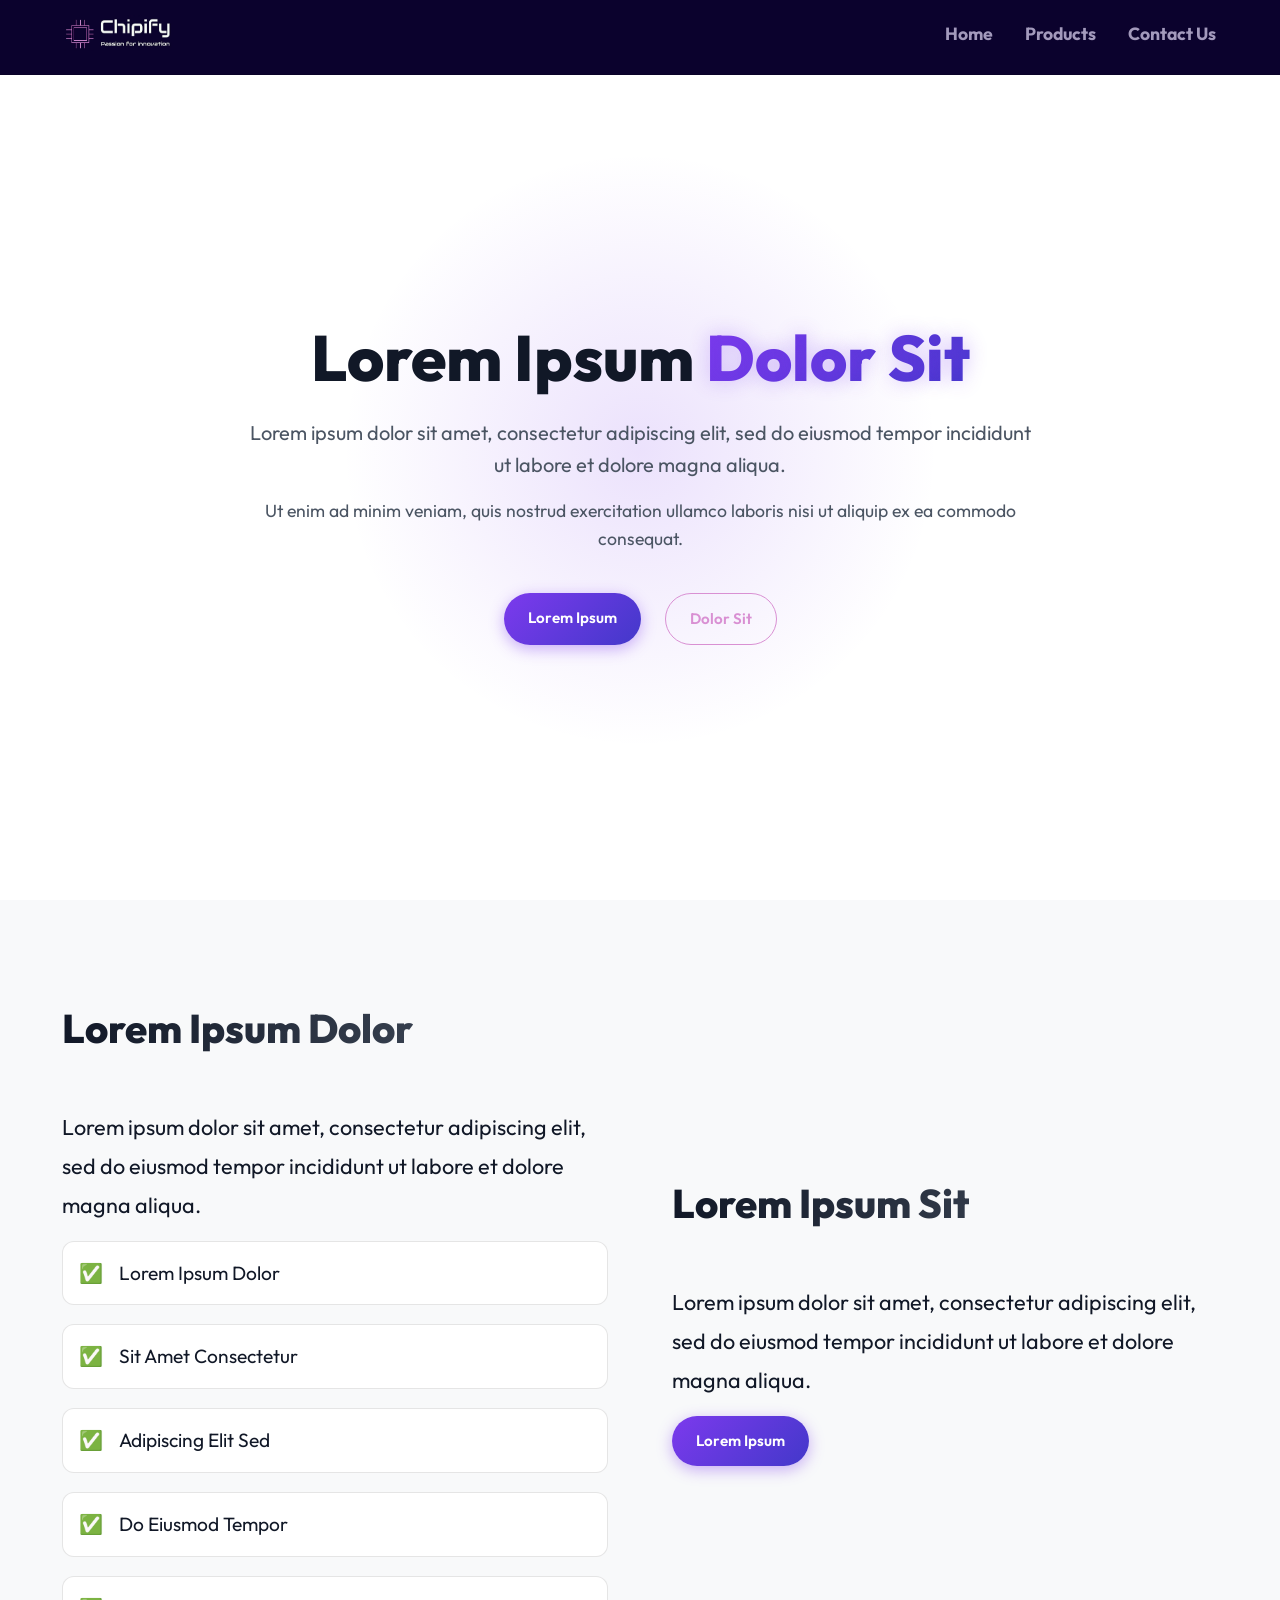
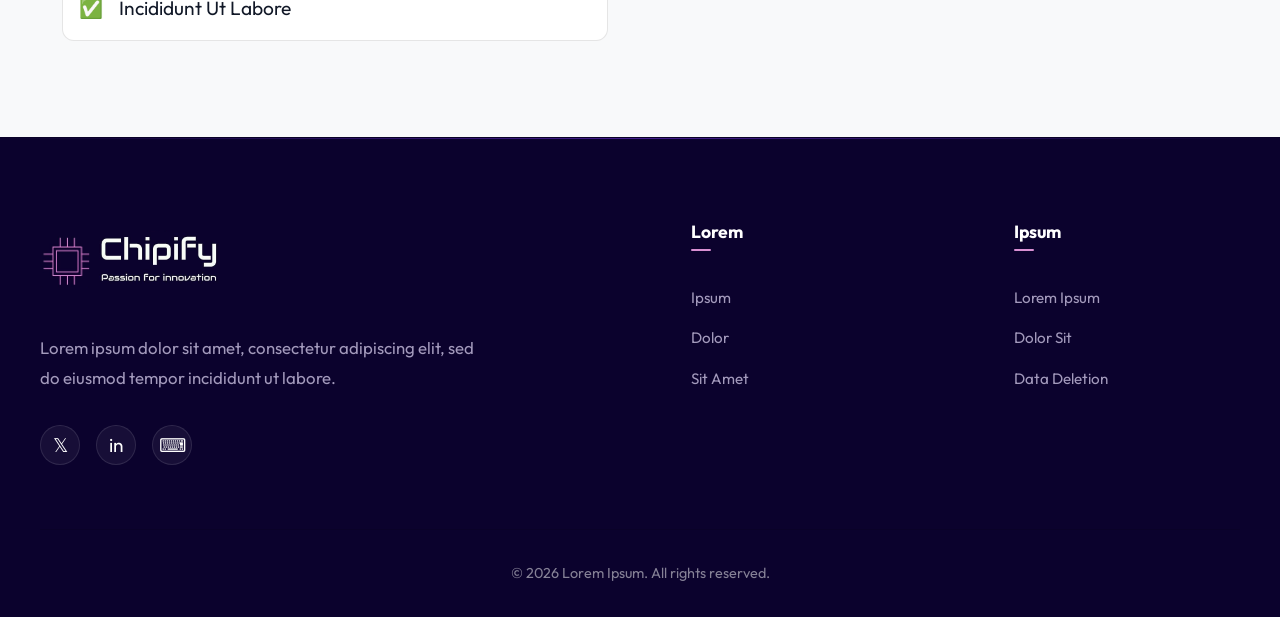
==== commit 403d9ba2: "feat: add account and data deletion request page and link it in footers" ====
--- a/index.html
+++ b/index.html
@@ -95,6 +95,7 @@
                     <h4>Ipsum</h4>
                     <a href="terms.html">Lorem Ipsum</a>
                     <a href="privacy.html">Dolor Sit</a>
+                    <a href="delete-account.html">Data Deletion</a>
                 </div>
             </div>
         </div>
